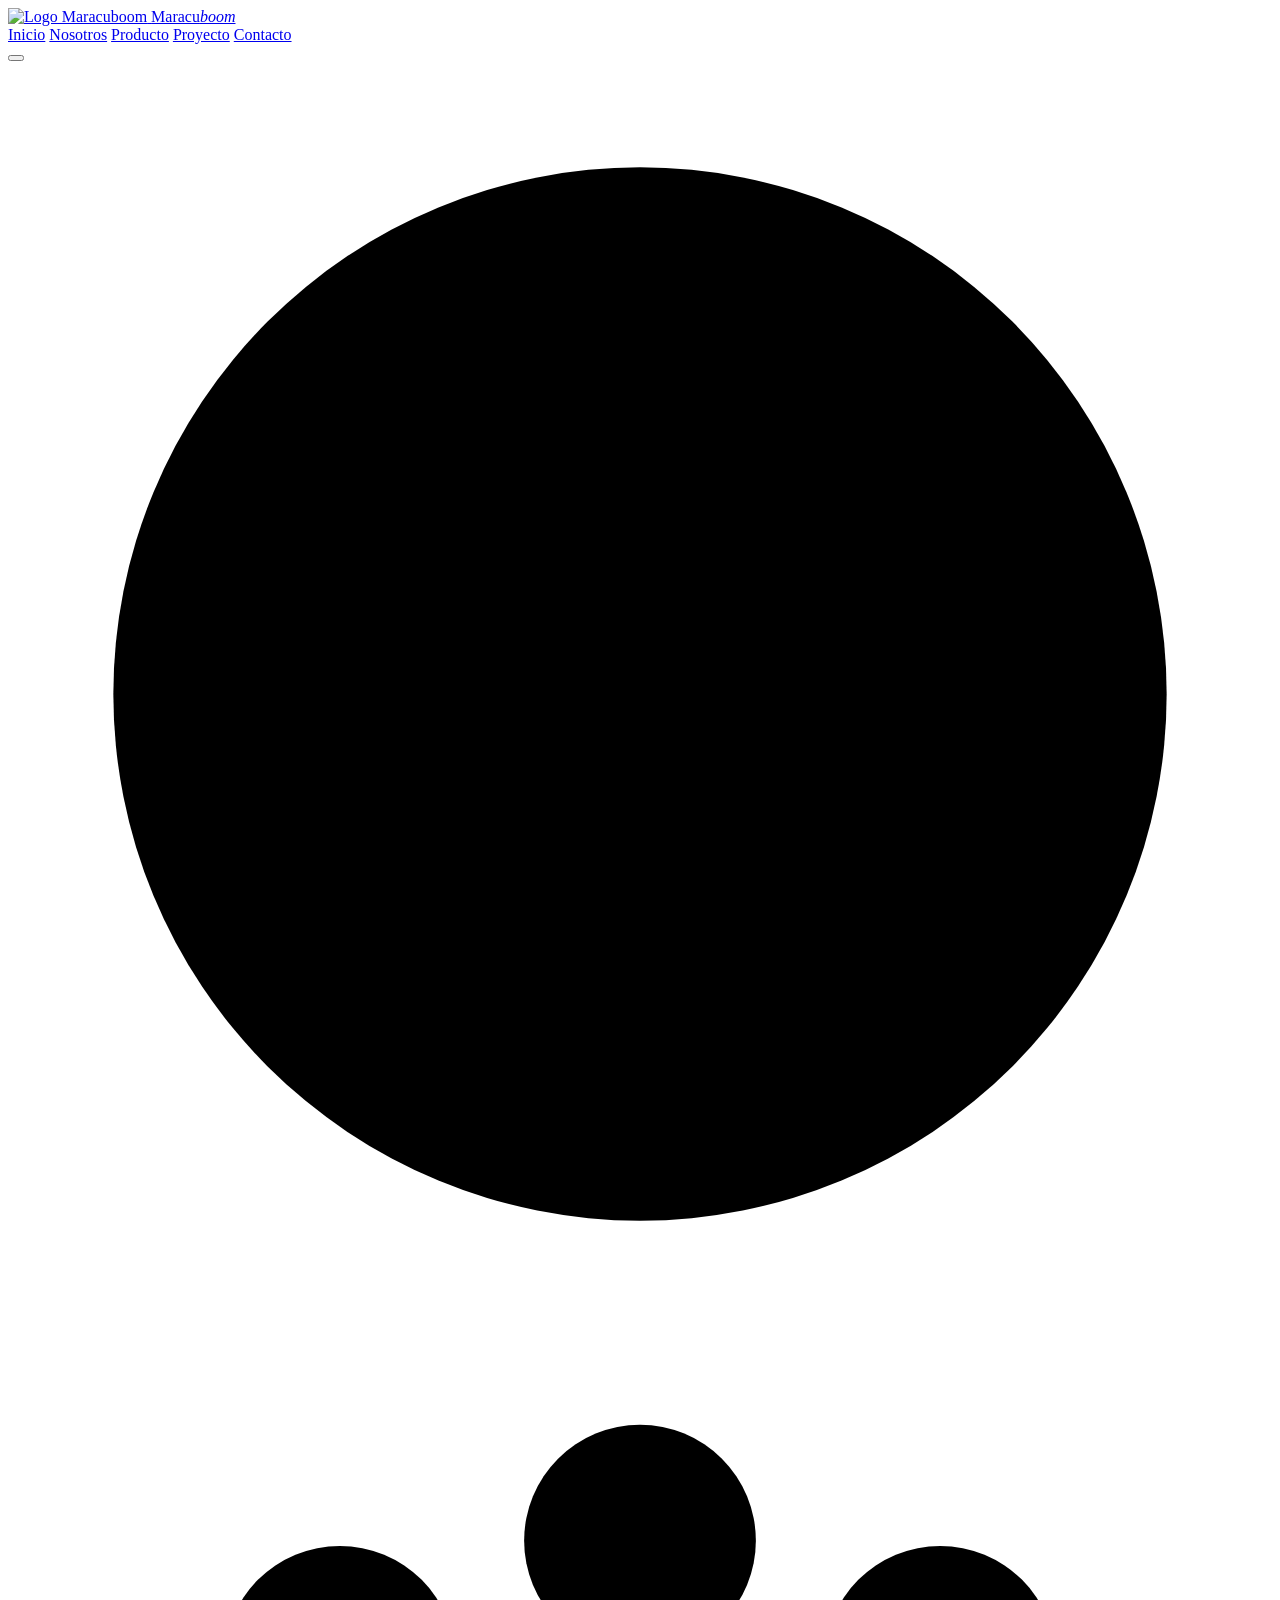
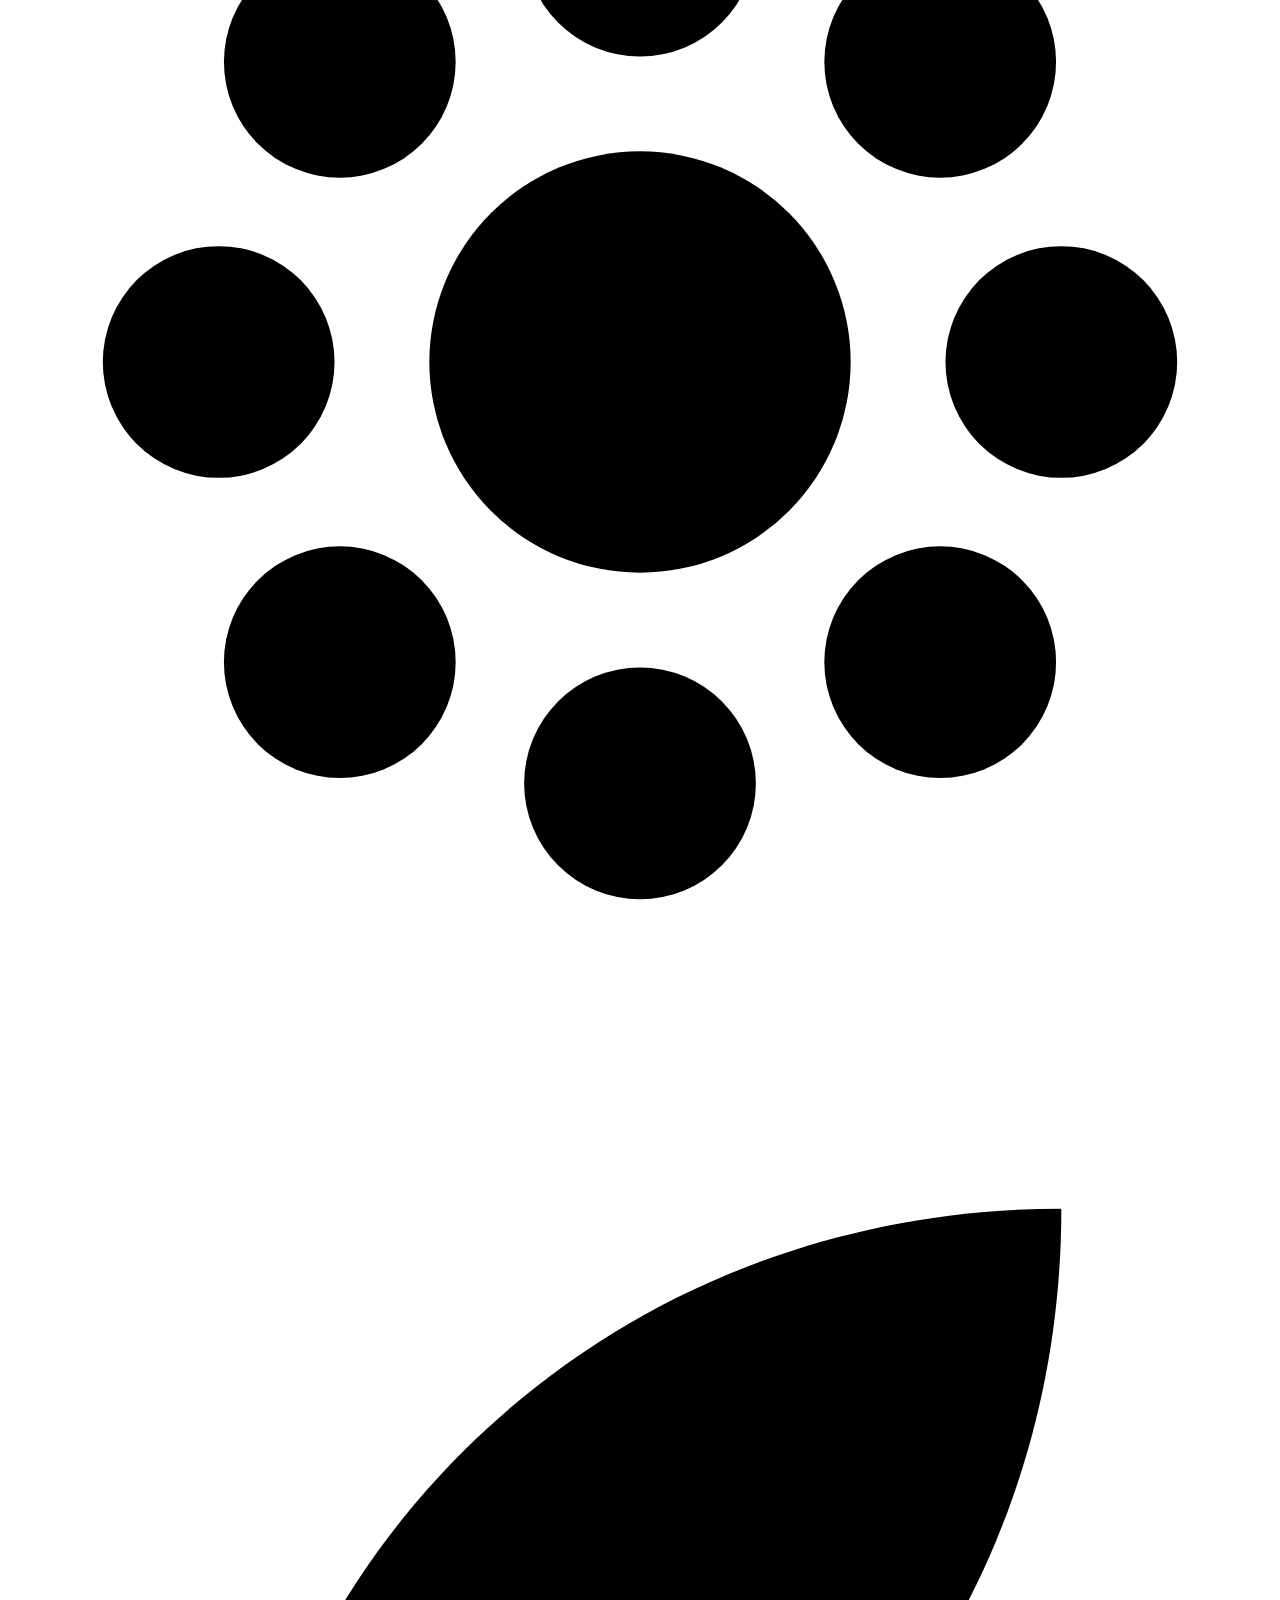
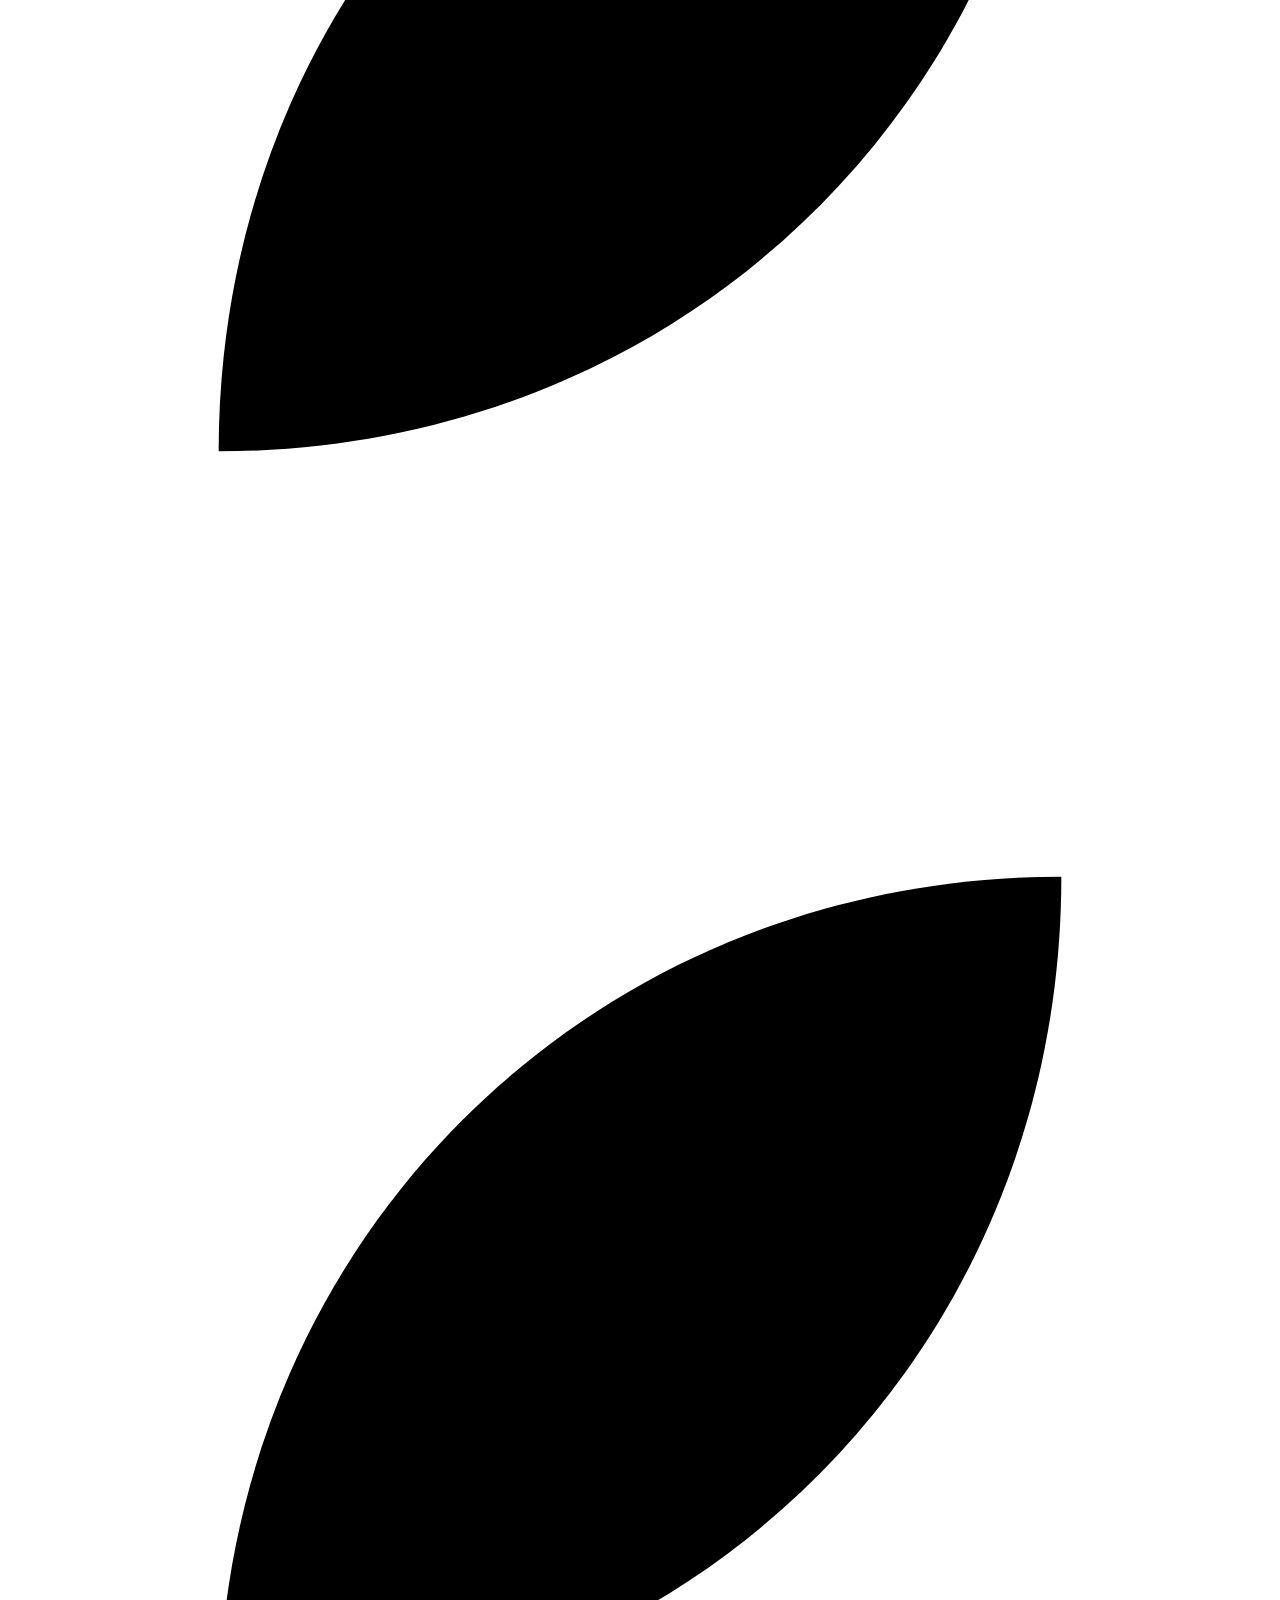
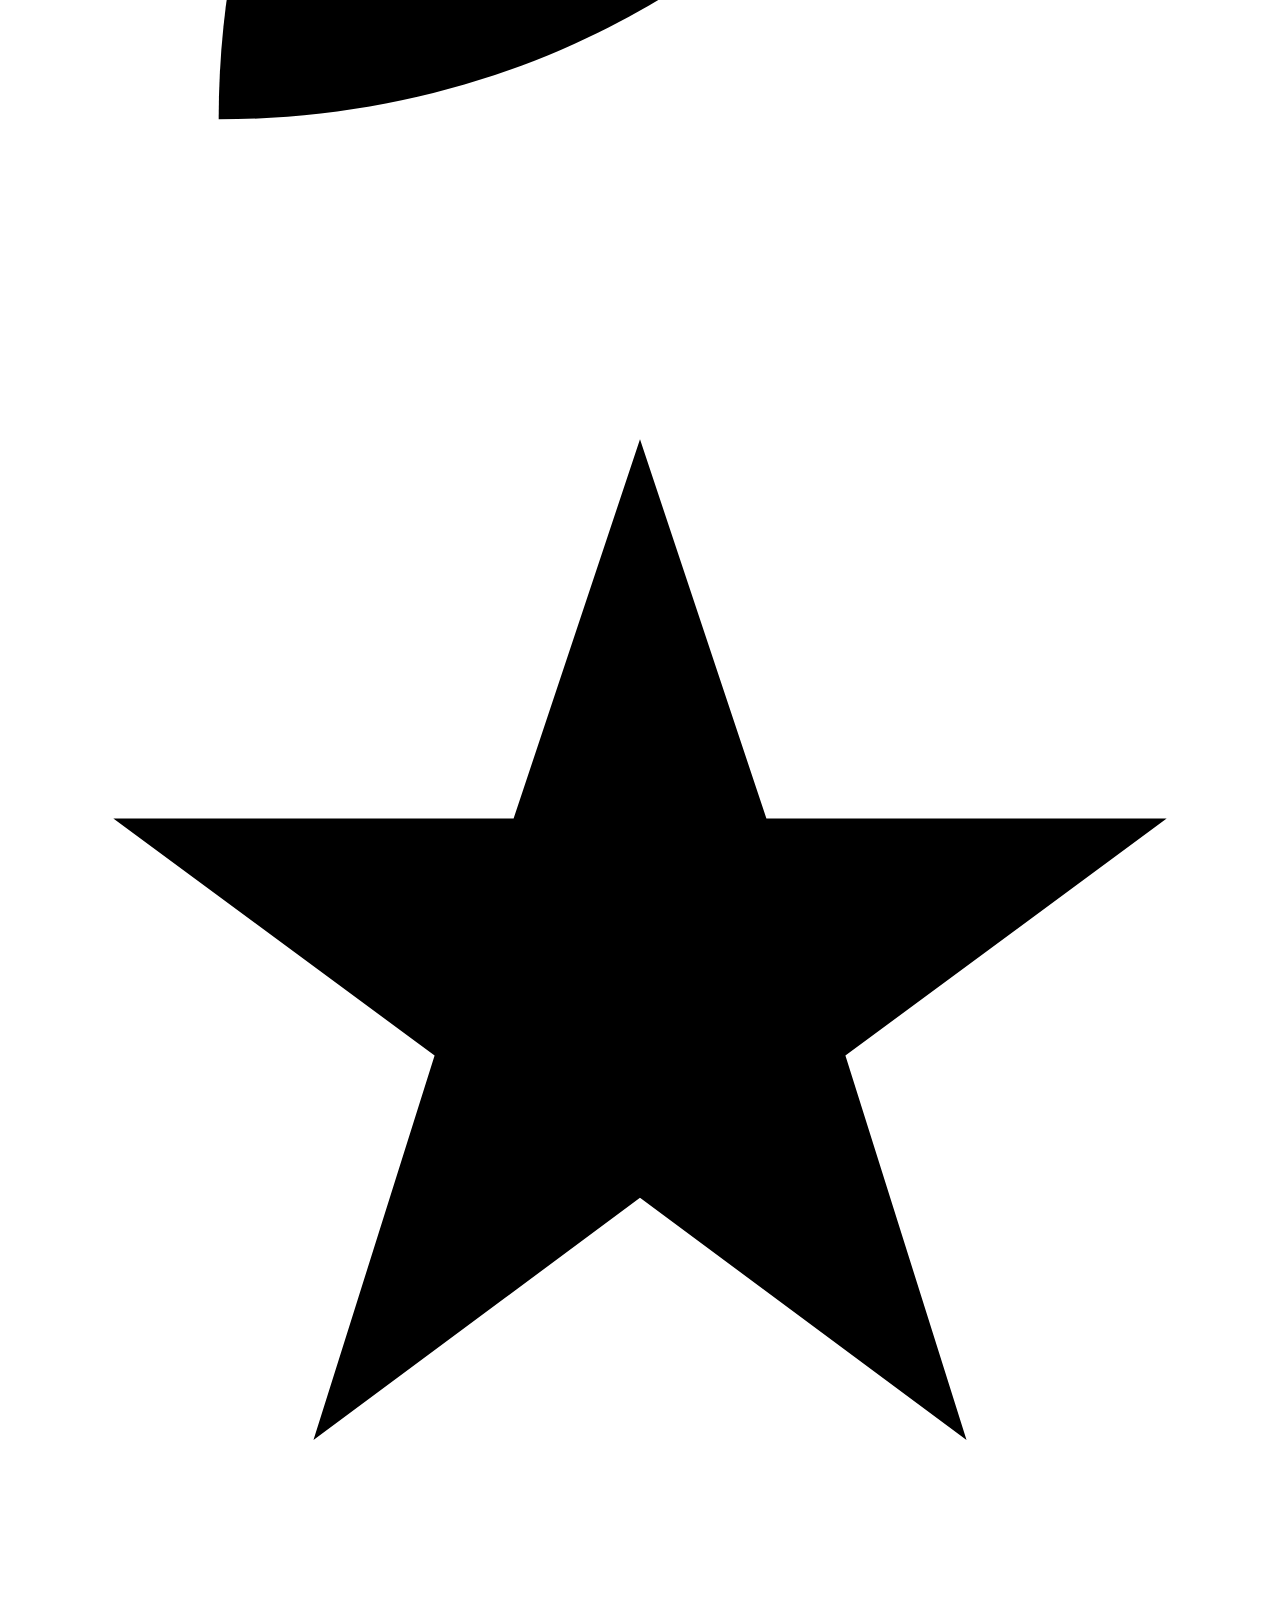
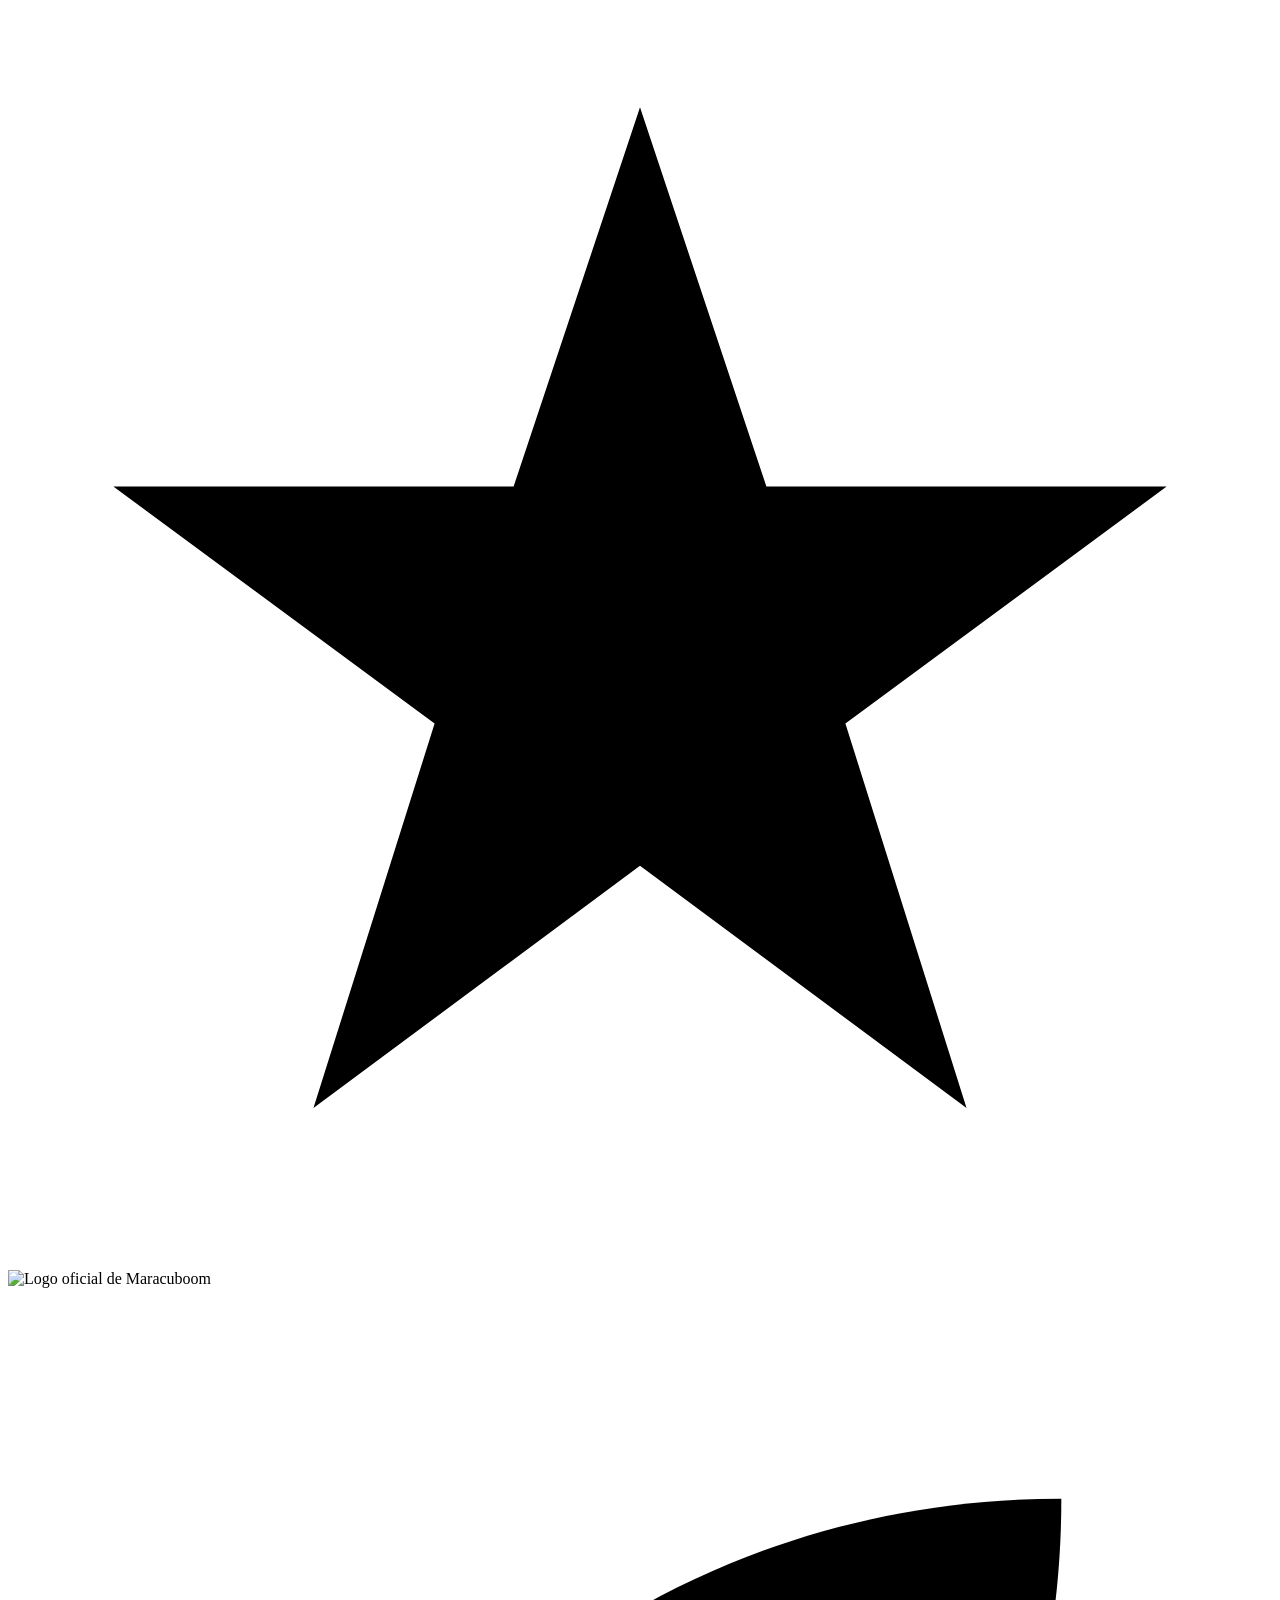
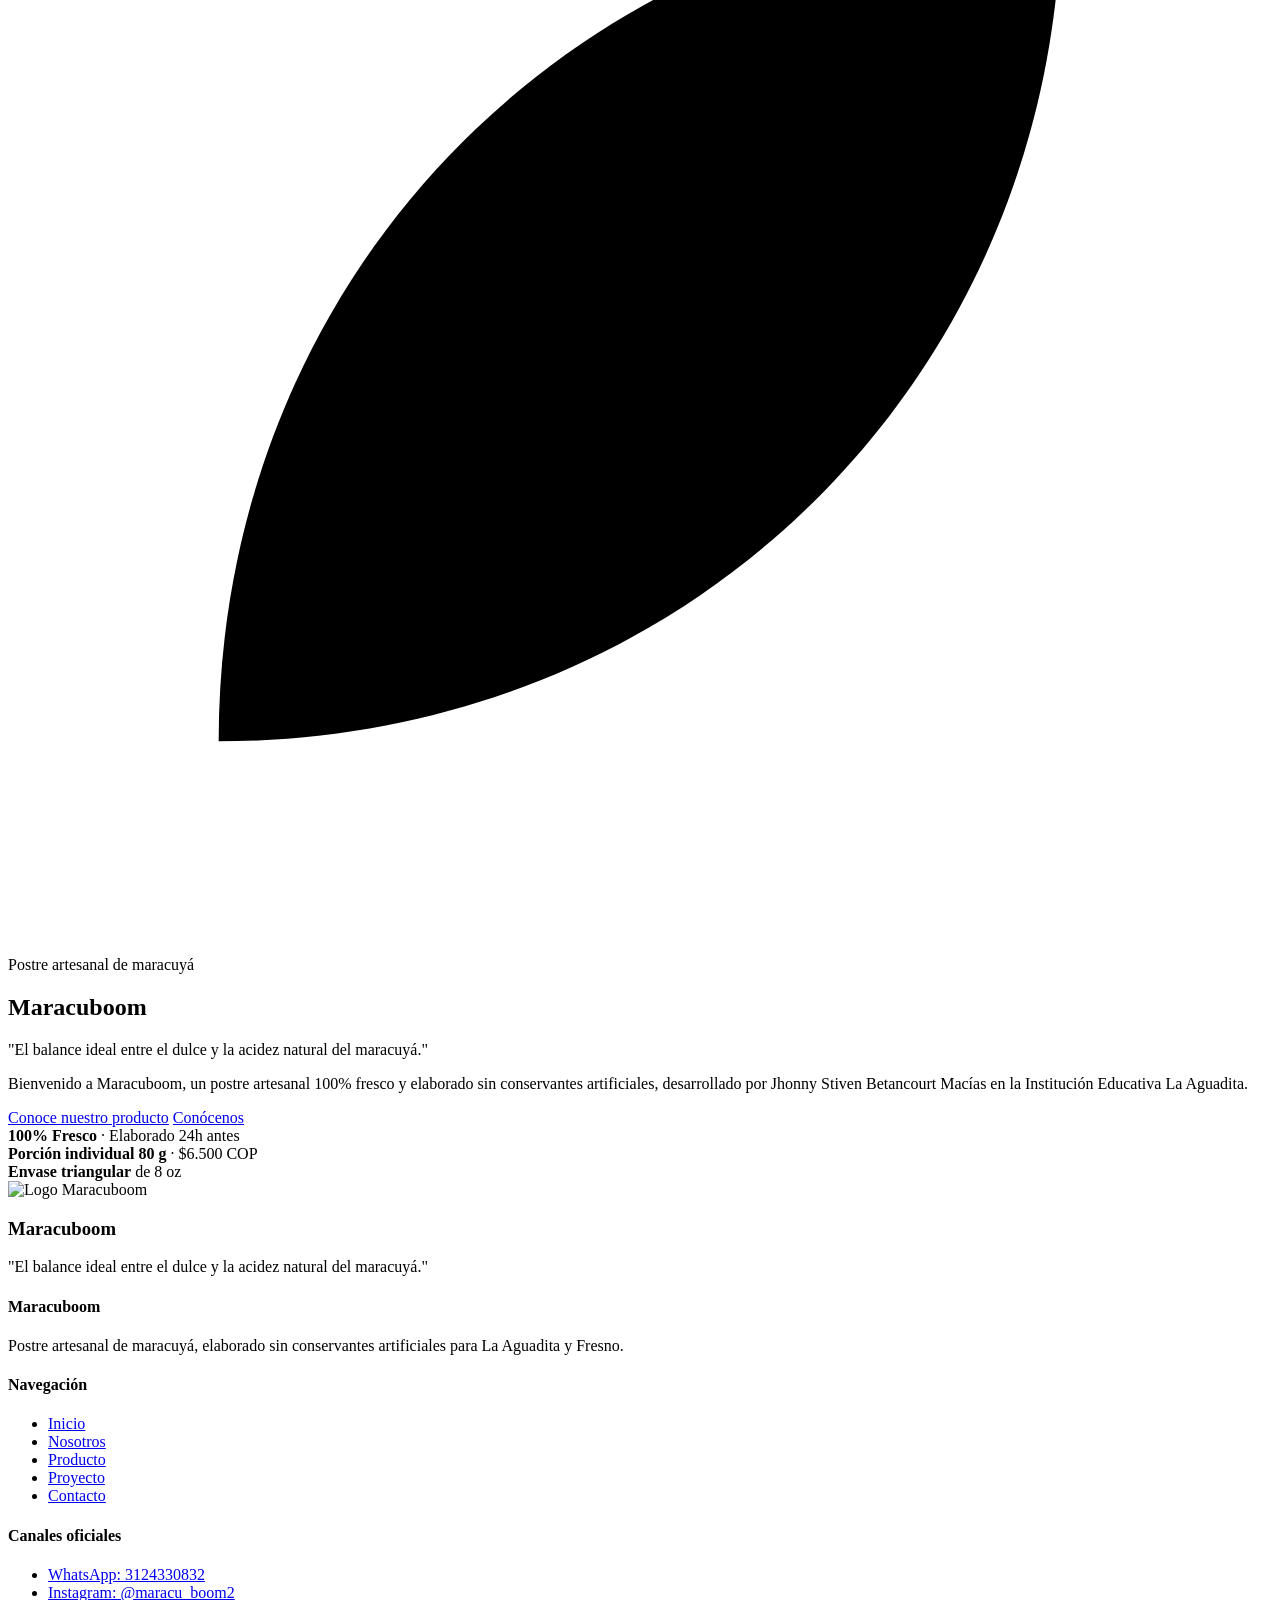
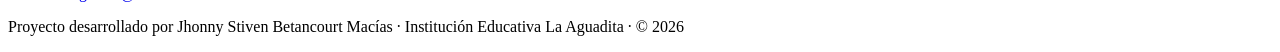
==== index.html @ de1154e1 "Add files via upload" ====
<!DOCTYPE html>
<html lang="es">

<head>
  <meta charset="UTF-8">
  <meta name="viewport" content="width=device-width, initial-scale=1.0">
  <title>Maracuboom | Postre artesanal de maracuyá</title>
  <meta name="description"
    content="Maracuboom: postre artesanal de maracuyá con balance ideal entre dulce y acidez, 100% fresco y sin conservantes artificiales.">

  <!--
    ============================================================
    RUTAS DE RECURSOS LOCALES
    ============================================================
    Este proyecto está configurado para ejecutarse 100% OFFLINE.
    - Estilos: ./css/styles.css
    - JavaScript: ./js/script.js
    - Imágenes: ./assets/images/
    - Videos: ./assets/videos/
    ============================================================
  -->
  <link rel="stylesheet" href="./css/styles.css">
  <link rel="icon" href="./assets/images/logo.png">
  <link rel="preconnect" href="https://fonts.googleapis.com">
  <link rel="preconnect" href="https://fonts.gstatic.com" crossorigin>
  <link href="https://fonts.googleapis.com/css2?family=Montserrat:wght@500;600;700;800&family=Poppins:wght@400;500;600;700&display=swap" rel="stylesheet">
</head>

<body>

  <!-- ============================================================ -->
  <!-- BARRA DE NAVEGACIÓN STICKY                                    -->
  <!-- ============================================================ -->
  <header class="navbar" id="navbar">
    <div class="navbar__inner">
      <a href="#inicio" class="navbar__brand" aria-label="Ir al inicio de Maracuboom">
        <!-- Logo local oficial de la marca -->
        <img src="./assets/images/logo.png" alt="Logo Maracuboom" class="navbar__logo-img">
        <span class="navbar__brand-text">Maracu<em>boom</em></span>
      </a>

      <!-- Menú de navegación principal -->
      <nav class="navbar__nav" id="navMenu">
        <a href="#inicio" class="navbar__link is-active">Inicio</a>
        <a href="./nosotros.html#nosotros" class="navbar__link">Nosotros</a>
        <a href="./producto.html#producto" class="navbar__link">Producto</a>
        <a href="./proyecto.html#proyecto" class="navbar__link">Proyecto</a>
        <a href="./contacto.html#contacto" class="navbar__link">Contacto</a>
      </nav>

      <!-- Botón de menú móvil (Hamburguesa) -->
      <button class="navbar__toggle" id="navToggle" aria-label="Abrir menú de navegación" aria-expanded="false">
        <span></span>
        <span></span>
        <span></span>
      </button>
    </div>
  </header>

  <!-- ============================================================ -->
  <!-- PARTE 1 — INICIO (HERO SECTION)                               -->
  <!-- ============================================================ -->
  <section id="inicio" class="hero">
    <!-- Formas decorativas SVG integradas en código (Offline) -->
    <div class="hero__decor" aria-hidden="true">
      <!-- Fruto de maracuyá -->
      <svg class="hero__shape hero__shape--fruit" viewBox="0 0 24 24">
        <circle cx="12" cy="12" r="10" fill="currentColor" />
        <circle class="hero__seed" cx="9" cy="9" r="1.3" />
        <circle class="hero__seed" cx="15" cy="9" r="1.3" />
        <circle class="hero__seed" cx="12" cy="14" r="1.3" />
        <circle class="hero__seed" cx="8.2" cy="14.8" r="1.3" />
        <circle class="hero__seed" cx="15.8" cy="14.8" r="1.3" />
      </svg>
      <!-- Flor de maracuyá -->
      <svg class="hero__shape hero__shape--flower" viewBox="0 0 24 24" fill="currentColor">
        <circle cx="12" cy="12" r="4" />
        <circle cx="12" cy="4" r="2.2" />
        <circle cx="12" cy="20" r="2.2" />
        <circle cx="4" cy="12" r="2.2" />
        <circle cx="20" cy="12" r="2.2" />
        <circle cx="6.3" cy="6.3" r="2.2" />
        <circle cx="17.7" cy="6.3" r="2.2" />
        <circle cx="6.3" cy="17.7" r="2.2" />
        <circle cx="17.7" cy="17.7" r="2.2" />
      </svg>
      <!-- Hojas de maracuyá -->
      <svg class="hero__shape hero__shape--leaf1" viewBox="0 0 24 24" fill="currentColor">
        <path d="M20 4C11 4 4 11 4 20c9 0 16-7 16-16z" />
      </svg>
      <svg class="hero__shape hero__shape--leaf2" viewBox="0 0 24 24" fill="currentColor">
        <path d="M20 4C11 4 4 11 4 20c9 0 16-7 16-16z" />
      </svg>
      <!-- Estrellas doradas -->
      <svg class="hero__shape hero__shape--star1" viewBox="0 0 24 24" fill="currentColor">
        <path d="M12 2l2.4 7.2h7.6l-6.1 4.5 2.3 7.3-6.2-4.6-6.2 4.6 2.3-7.3-6.1-4.5h7.6z" />
      </svg>
      <svg class="hero__shape hero__shape--star2" viewBox="0 0 24 24" fill="currentColor">
        <path d="M12 2l2.4 7.2h7.6l-6.1 4.5 2.3 7.3-6.2-4.6-6.2 4.6 2.3-7.3-6.1-4.5h7.6z" />
      </svg>
      <!-- Puntos dorados y naranjas -->
      <span class="hero__dot hero__dot--1"></span>
      <span class="hero__dot hero__dot--2"></span>
      <span class="hero__dot hero__dot--3"></span>
    </div>

    <div class="container">
      <div class="hero__inner">
        <!-- Logo en el centro del index -->
        <div class="hero__logo-center reveal">
          <div class="hero__logo-frame">
            <img src="./assets/images/logo.png" alt="Logo oficial de Maracuboom" class="hero__logo-img">
          </div>
        </div>

        <!-- Contenido en la parte de abajo manteniendo la estética -->
        <div class="hero__content reveal">
          <div class="hero__brand-tag">
            <svg viewBox="0 0 24 24" aria-hidden="true">
              <path d="M20 4C11 4 4 11 4 20c9 0 16-7 16-16z" />
            </svg>
            <span>Postre artesanal de maracuyá</span>
          </div>

          <h1 class="hero__title">
            Maracu<span>boom</span>
          </h1>

          <p class="hero__slogan">
            "El balance ideal entre el dulce y la acidez natural del maracuyá."
          </p>

          <p class="hero__intro">
            Bienvenido a Maracuboom, un postre artesanal 100% fresco y elaborado sin conservantes
            artificiales, desarrollado por Jhonny Stiven Betancourt Macías en la Institución
            Educativa La Aguadita.
          </p>

          <div class="hero__actions">
            <a href="./producto.html#producto" class="btn btn--primary">Conoce nuestro producto</a>
            <a href="./nosotros.html#nosotros" class="btn btn--ghost">Conócenos</a>
          </div>

          <!-- Insignias destacadas en la parte inferior -->
          <div class="hero__badges-row">
            <div class="hero__badge-pill">
              <span class="hero__badge-dot"></span>
              <span><strong>100% Fresco</strong> · Elaborado 24h antes</span>
            </div>
            <div class="hero__badge-pill">
              <span class="hero__badge-dot"></span>
              <span><strong>Porción individual 80 g</strong> · $6.500 COP</span>
            </div>
            <div class="hero__badge-pill">
              <span class="hero__badge-dot"></span>
              <span><strong>Envase triangular</strong> de 8 oz</span>
            </div>
          </div>
        </div>
      </div>
    </div>
  </section>


  <!-- ============================================================ -->
  <!-- FOOTER                                                         -->
  <!-- ============================================================ -->
  <footer class="footer">
    <div class="container">
      <img src="./assets/images/logo.png" alt="Logo Maracuboom" class="footer__logo">
      <h3 class="footer__brand">Maracuboom</h3>
      <p class="footer__slogan">"El balance ideal entre el dulce y la acidez natural del maracuyá."</p>

      <div class="footer__grid">
        <div>
          <h4>Maracuboom</h4>
          <p>Postre artesanal de maracuyá, elaborado sin conservantes artificiales para La Aguadita y Fresno.</p>
        </div>
        <div>
          <h4>Navegación</h4>
          <ul>
            <li><a href="./index.html#inicio">Inicio</a></li>
            <li><a href="./nosotros.html#nosotros">Nosotros</a></li>
            <li><a href="./producto.html#producto">Producto</a></li>
            <li><a href="./proyecto.html#proyecto">Proyecto</a></li>
            <li><a href="./contacto.html#contacto">Contacto</a></li>
          </ul>
        </div>
        <div>
          <h4>Canales oficiales</h4>
          <ul>
            <li><a href="https://wa.me/573124330832" target="_blank" rel="noopener">WhatsApp: 3124330832</a></li>
            <li><a href="https://instagram.com/maracu_boom2" target="_blank" rel="noopener">Instagram: @maracu_boom2</a></li>
          </ul>
        </div>
      </div>

      <p class="footer__credits">
        Proyecto desarrollado por Jhonny Stiven Betancourt Macías · Institución Educativa La Aguadita · © <span id="year">2026</span>
      </p>
    </div>
  </footer>

  <!-- Script JavaScript vanilla local -->
  <script src="./js/script.js"></script>
</body>

</html>
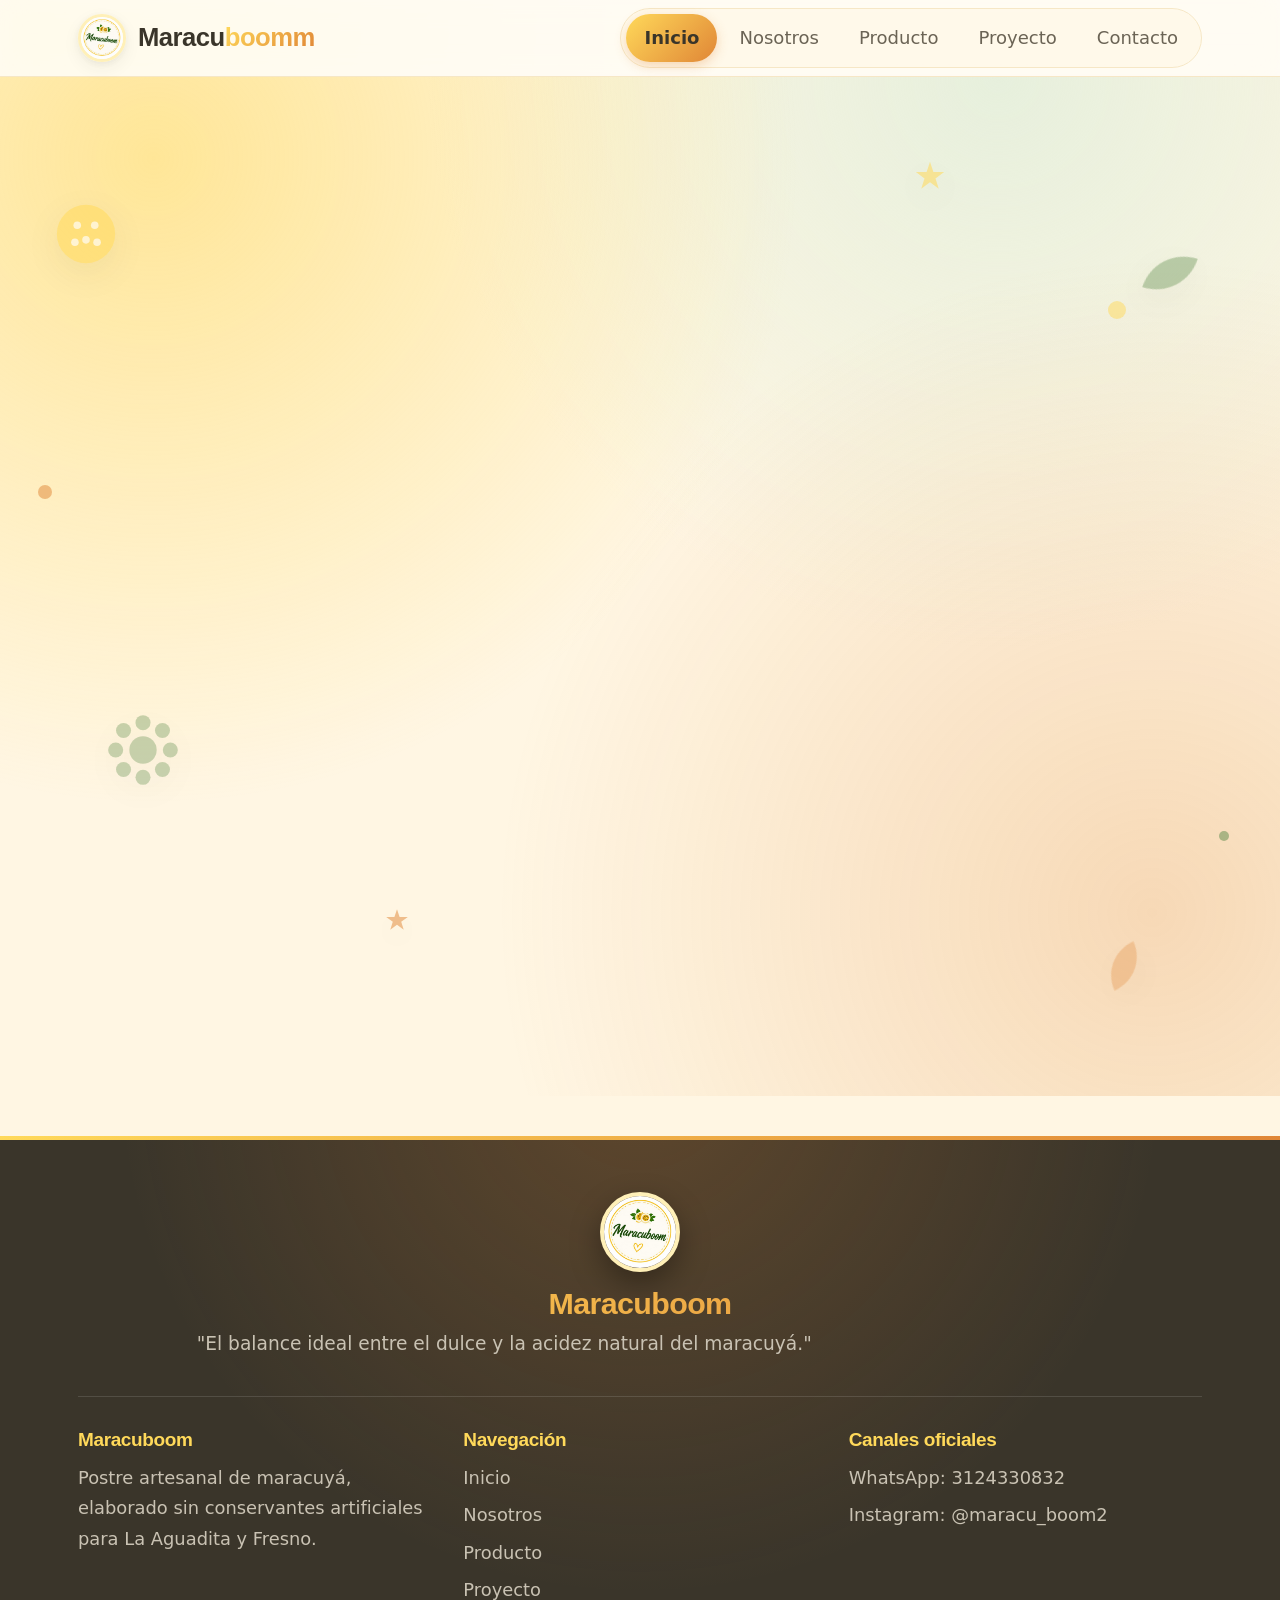
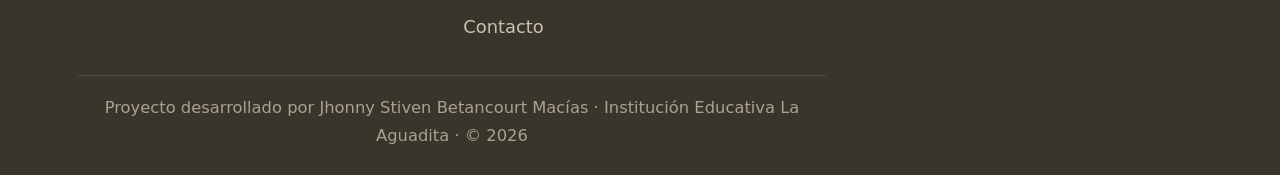
==== commit 97ec6659: "Add files via upload" ====
--- a/index.html
+++ b/index.html
@@ -36,7 +36,7 @@
       <a href="#inicio" class="navbar__brand" aria-label="Ir al inicio de Maracuboom">
         <!-- Logo local oficial de la marca -->
         <img src="./assets/images/logo.png" alt="Logo Maracuboom" class="navbar__logo-img">
-        <span class="navbar__brand-text">Maracu<em>boom</em></span>
+        <span class="navbar__brand-text">Maracu<em>boomm</em></span>
       </a>
 
       <!-- Menú de navegación principal -->
--- a/css/styles.css
+++ b/css/styles.css
@@ -0,0 +1,1818 @@
+/* ============================================================
+   MARACUBOOM — Hoja de estilos global
+   Postre artesanal de maracuyá
+   Paleta pastel: crema, amarillo, blanco cálido,
+   acentos en verde hoja suave y naranja cálido.
+   ============================================================ */
+
+/* ----- 1. Variables ----- */
+:root {
+  --crema:          #FFF6E3;
+  --crema-oscura:   #F6E7C6;
+  --amarillo:       #FFD95A;
+  --amarillo-claro: #FFF0B8;
+  --blanco-calido:  #FFFDF8;
+  --verde:          #5C8A4A;
+  --verde-claro:    #E4EFDC;
+  --naranja:        #E08636;
+  --naranja-osc:    #C4651B;
+  --tinta:          #3A352A;
+  --tinta-suave:    #6B6455;
+
+  /* Degradados de marca */
+  --grad-calido: linear-gradient(135deg, #FFD95A 0%, #E08636 100%);
+  --grad-verde:  linear-gradient(135deg, #7DB964 0%, #4E7A3E 100%);
+  --grad-suave:  linear-gradient(135deg, #FFFDF8 0%, #FFF4DC 100%);
+  --grad-hoja:   linear-gradient(135deg, #EAF3E3 0%, #D3E3C7 100%);
+
+  --radio:       20px;
+  --radio-sm:    14px;
+  --radio-lg:    28px;
+  --sombra-sm:   0 2px 6px rgba(58, 53, 42, .06), 0 6px 18px rgba(58, 53, 42, .06);
+  --sombra:      0 3px 8px rgba(58, 53, 42, .06), 0 12px 30px rgba(58, 53, 42, .10);
+  --sombra-alta: 0 8px 18px rgba(58, 53, 42, .10), 0 24px 54px rgba(58, 53, 42, .16);
+  --ancho:       1180px;
+  --transicion:  .28s cubic-bezier(.34, 1.2, .64, 1);
+}
+
+/* ----- 2. Reset ----- */
+* { margin: 0; padding: 0; box-sizing: border-box; }
+
+html {
+  scroll-behavior: smooth;
+  scroll-padding-top: 92px; /* evita que el navbar tape los anclajes */
+  font-size: 118.75%; /* ~19px base: letra ampliada para legibilidad en TV */
+}
+
+body {
+  font-family: 'Poppins', system-ui, -apple-system, 'Segoe UI', sans-serif;
+  color: var(--tinta);
+  line-height: 1.7;
+  font-size: 1.1875rem;
+  -webkit-font-smoothing: antialiased;
+  text-rendering: optimizeLegibility;
+  background-color: var(--crema);
+  background-image:
+    radial-gradient(circle at 0% 0%, rgba(255, 217, 90, .22), transparent 42%),
+    radial-gradient(circle at 100% 100%, rgba(224, 134, 54, .12), transparent 46%),
+    radial-gradient(rgba(92, 138, 74, .09) 1.2px, transparent 1.2px);
+  background-size: auto, auto, 26px 26px;
+  background-attachment: fixed;
+}
+
+img, video { max-width: 100%; display: block; }
+
+a { color: inherit; text-decoration: none; }
+
+em { font-style: normal; }
+
+::selection { background: var(--amarillo); color: var(--tinta); }
+
+/* Barra de desplazamiento personalizada */
+::-webkit-scrollbar { width: 12px; }
+::-webkit-scrollbar-track { background: var(--crema); }
+::-webkit-scrollbar-thumb {
+  background: var(--crema-oscura);
+  border: 3px solid var(--crema);
+  border-radius: 99px;
+}
+::-webkit-scrollbar-thumb:hover { background: var(--naranja); }
+
+/* ----- 3. Tipografía ----- */
+h1, h2, h3, h4 {
+  font-family: 'Montserrat', 'Poppins', sans-serif;
+  line-height: 1.18;
+  color: var(--tinta);
+  font-weight: 800;
+  letter-spacing: -.02em;
+  text-wrap: balance;
+}
+
+h1 { font-size: clamp(2.1rem, 5vw, 3.4rem); letter-spacing: -.5px; }
+h2 { font-size: clamp(1.6rem, 3.4vw, 2.35rem); }
+h3 { font-size: 1.18rem; }
+
+p { max-width: 72ch; color: var(--tinta-suave); }
+
+strong { color: var(--tinta); font-weight: 600; }
+
+:focus-visible { outline: 3px solid var(--naranja); outline-offset: 3px; border-radius: 6px; }
+
+/* ============================================================
+   NAVBAR (menú de navegación global, sticky)
+   ============================================================ */
+.navbar {
+  position: sticky;
+  top: 0;
+  z-index: 50;
+  background: rgba(255, 253, 248, .82);
+  backdrop-filter: blur(14px) saturate(140%);
+  -webkit-backdrop-filter: blur(14px) saturate(140%);
+  border-bottom: 1px solid var(--crema-oscura);
+  transition: box-shadow var(--transicion), background var(--transicion);
+}
+
+.navbar.is-scrolled {
+  box-shadow: var(--sombra);
+  background: rgba(255, 253, 248, .95);
+}
+
+.navbar__inner {
+  max-width: var(--ancho);
+  margin: 0 auto;
+  padding: 0 28px;
+  display: flex;
+  align-items: center;
+  justify-content: space-between;
+  gap: 16px;
+  min-height: 76px;
+}
+
+.navbar__brand {
+  display: inline-flex;
+  align-items: center;
+  gap: 12px;
+  font-family: 'Montserrat', sans-serif;
+  font-weight: 800;
+  font-size: 1.35rem;
+  letter-spacing: -.5px;
+  transition: transform var(--transicion);
+}
+
+.navbar__brand:hover { transform: translateY(-1px); }
+
+.navbar__brand-text em {
+  background: var(--grad-calido);
+  -webkit-background-clip: text;
+  background-clip: text;
+  -webkit-text-fill-color: transparent;
+  color: var(--naranja);
+}
+
+/* Logo redondo en el header */
+.navbar__logo-img {
+  width: 48px;
+  height: 48px;
+  border-radius: 50%;
+  object-fit: cover;
+  border: 3px solid var(--amarillo-claro);
+  box-shadow: var(--sombra-sm);
+  transition: transform var(--transicion), box-shadow var(--transicion);
+}
+
+.navbar__brand:hover .navbar__logo-img {
+  transform: rotate(-6deg) scale(1.05);
+  box-shadow: 0 0 0 5px rgba(255, 217, 90, .35);
+}
+
+.navbar__nav {
+  display: flex;
+  align-items: center;
+  gap: 4px;
+  background: rgba(255, 246, 227, .55);
+  border: 1px solid var(--crema-oscura);
+  padding: 5px;
+  border-radius: 99px;
+}
+
+.navbar__link {
+  display: block;
+  padding: 9px 18px;
+  border-radius: 99px;
+  font-size: .95rem;
+  font-weight: 500;
+  color: var(--tinta-suave);
+  transition: background var(--transicion), color var(--transicion), transform var(--transicion);
+}
+
+.navbar__link:hover,
+.navbar__link:focus-visible {
+  background: var(--amarillo-claro);
+  color: var(--tinta);
+  transform: translateY(-1px);
+}
+
+/* Enlace de la página activa */
+.navbar__link.is-active {
+  background: var(--grad-calido);
+  color: var(--tinta);
+  font-weight: 700;
+  box-shadow: 0 4px 12px rgba(224, 134, 54, .30);
+}
+
+/* Botón hamburguesa (3 líneas), solo visible en móvil */
+.navbar__toggle {
+  display: none;
+  background: var(--amarillo-claro);
+  border: 1px solid var(--crema-oscura);
+  border-radius: var(--radio-sm);
+  padding: 10px 12px;
+  cursor: pointer;
+  width: 46px;
+  height: 46px;
+  flex-direction: column;
+  align-items: center;
+  justify-content: center;
+  gap: 5px;
+}
+
+.navbar__toggle span {
+  display: block;
+  width: 22px;
+  height: 3px;
+  border-radius: 99px;
+  background: var(--tinta);
+  transition: transform var(--transicion), opacity var(--transicion);
+}
+
+/* Icono X cuando el menú está abierto */
+.navbar__toggle.is-active span:nth-child(1) { transform: translateY(8px) rotate(45deg); }
+.navbar__toggle.is-active span:nth-child(2) { opacity: 0; }
+.navbar__toggle.is-active span:nth-child(3) { transform: translateY(-8px) rotate(-45deg); }
+
+/* ============================================================
+   CONTENEDOR Y SECCIONES
+   ============================================================ */
+.container {
+  width: 100%;
+  max-width: var(--ancho);
+  margin: 0 auto;
+  padding: 0 28px;
+}
+
+.section { padding: 88px 0; position: relative; }
+.section--white { background: var(--blanco-calido); }
+.section--cream { background: var(--crema); }
+
+/* Separación sutil entre secciones de distinto fondo */
+.section--white + .section--cream,
+.section--cream + .section--white { border-top: 1px solid rgba(246, 231, 198, .6); }
+
+.section-header { margin-bottom: 48px; }
+
+.section-header--center {
+  text-align: center;
+  display: grid;
+  justify-items: center;
+}
+
+.section-title { margin-bottom: 10px; }
+
+/* Línea decorativa bajo los títulos */
+.section-title::after {
+  content: "";
+  display: block;
+  width: 88px;
+  height: 6px;
+  margin-top: 16px;
+  border-radius: 99px;
+  background: var(--grad-calido);
+  box-shadow: 0 6px 14px rgba(224, 134, 54, .30);
+}
+
+.section-header--center .section-title::after { margin-inline: auto; }
+
+.section-lead {
+  margin-bottom: 0;
+  max-width: 62ch;
+  font-size: 1.06rem;
+}
+
+.section-header--center .section-lead { margin-inline: auto; }
+
+.section-subtitle {
+  font-family: 'Montserrat', sans-serif;
+  font-weight: 800;
+  font-size: 1.35rem;
+  color: var(--tinta);
+  margin: 10px 0 26px;
+  letter-spacing: -.02em;
+}
+
+.section-subtitle::before {
+  content: "— ";
+  background: var(--grad-calido);
+  -webkit-background-clip: text;
+  background-clip: text;
+  -webkit-text-fill-color: transparent;
+  color: var(--naranja);
+}
+
+/* ----- 4. Etiqueta "eyebrow" ----- */
+.eyebrow {
+  display: inline-block;
+  background: var(--grad-hoja);
+  color: var(--verde);
+  font-size: .82rem;
+  font-weight: 700;
+  letter-spacing: .08em;
+  text-transform: uppercase;
+  padding: 7px 18px;
+  border-radius: 99px;
+  margin-bottom: 18px;
+  border: 1px solid rgba(92, 138, 74, .16);
+  box-shadow: 0 4px 12px rgba(92, 138, 74, .12);
+}
+
+/* ============================================================
+   HERO (portada)
+   ============================================================ */
+.hero {
+  position: relative;
+  overflow: hidden;
+  background:
+    radial-gradient(circle at 12% 8%, rgba(255, 217, 90, .55), transparent 44%),
+    radial-gradient(circle at 90% 82%, rgba(224, 134, 54, .26), transparent 46%),
+    radial-gradient(circle at 78% 0%, rgba(228, 239, 220, .9), transparent 40%),
+    var(--crema);
+  padding: 84px 0 100px;
+}
+
+/* Formas decorativas SVG integradas en código (offline) */
+.hero__decor {
+  position: absolute;
+  inset: 0;
+  pointer-events: none;
+  z-index: 0;
+}
+
+.hero__shape {
+  position: absolute;
+  opacity: .55;
+  filter: drop-shadow(0 10px 18px rgba(58, 53, 42, .12));
+  animation: flota 7s ease-in-out infinite;
+}
+
+.hero__shape--fruit { top: 12%; left: 4%; width: 70px; color: var(--amarillo); animation-delay: 0s; }
+.hero__shape--flower { top: 62%; left: 8%; width: 82px; color: var(--verde); opacity: .34; animation-delay: 1.2s; }
+.hero__shape--leaf1 { top: 16%; right: 6%; width: 66px; color: var(--verde); opacity: .38; transform: rotate(18deg); animation-delay: .6s; }
+.hero__shape--leaf2 { bottom: 10%; right: 10%; width: 56px; color: var(--naranja); opacity: .30; transform: rotate(-24deg); animation-delay: 1.8s; }
+.hero__shape--star1 { top: 8%; right: 26%; width: 34px; color: var(--amarillo); animation-delay: .9s; }
+.hero__shape--star2 { bottom: 16%; left: 30%; width: 26px; color: var(--naranja); opacity: .5; animation-delay: 2.2s; }
+
+.hero__seed { fill: var(--blanco-calido); }
+
+.hero__dot { position: absolute; border-radius: 50%; opacity: .5; animation: flota 6s ease-in-out infinite; }
+.hero__dot--1 { top: 40%; left: 3%; width: 14px; height: 14px; background: var(--naranja); }
+.hero__dot--2 { top: 74%; right: 4%; width: 10px; height: 10px; background: var(--verde); animation-delay: 1s; }
+.hero__dot--3 { top: 22%; right: 12%; width: 18px; height: 18px; background: var(--amarillo); animation-delay: 1.6s; }
+
+@keyframes flota {
+  0%, 100% { transform: translateY(0); }
+  50%      { transform: translateY(-16px); }
+}
+
+.hero .container { position: relative; z-index: 1; }
+
+.hero__inner {
+  display: flex;
+  flex-direction: column;
+  align-items: center;
+  text-align: center;
+  max-width: 880px;
+  margin: 0 auto;
+}
+
+/* Logo destacado en el centro del Hero */
+.hero__logo-center {
+  margin-bottom: 28px;
+  display: flex;
+  justify-content: center;
+  position: relative;
+}
+
+.hero__logo-frame {
+  width: 185px;
+  height: 185px;
+  border-radius: 50%;
+  background: var(--blanco-calido);
+  padding: 9px;
+  border: 4px solid var(--amarillo);
+  box-shadow: 0 18px 44px rgba(58, 53, 42, .16), 0 0 0 12px rgba(255, 240, 184, .55);
+  display: flex;
+  align-items: center;
+  justify-content: center;
+  transition: transform .45s cubic-bezier(.34, 1.56, .64, 1), box-shadow .45s ease;
+  position: relative;
+  z-index: 1;
+}
+
+.hero__logo-frame::after {
+  content: "";
+  position: absolute;
+  inset: -26px;
+  border-radius: 50%;
+  background: radial-gradient(circle, rgba(255, 217, 90, .38), transparent 68%);
+  z-index: -1;
+  animation: pulso 4s ease-in-out infinite;
+}
+
+@keyframes pulso {
+  0%, 100% { transform: scale(1); opacity: .9; }
+  50%      { transform: scale(1.08); opacity: .6; }
+}
+
+.hero__logo-frame:hover {
+  transform: scale(1.06) rotate(3deg);
+  box-shadow: 0 24px 56px rgba(224, 134, 54, .30), 0 0 0 16px rgba(255, 217, 90, .45);
+}
+
+.hero__logo-img {
+  width: 100%;
+  height: 100%;
+  border-radius: 50%;
+  object-fit: cover;
+  display: block;
+}
+
+.hero__content {
+  display: flex;
+  flex-direction: column;
+  align-items: center;
+  text-align: center;
+  width: 100%;
+}
+
+.hero__brand-tag {
+  display: inline-flex;
+  align-items: center;
+  gap: 8px;
+  background: var(--grad-hoja);
+  color: var(--verde);
+  font-size: .86rem;
+  font-weight: 700;
+  padding: 8px 20px;
+  border-radius: 99px;
+  margin-bottom: 18px;
+  border: 1px solid rgba(92, 138, 74, .18);
+  box-shadow: var(--sombra-sm);
+}
+
+.hero__brand-tag svg { width: 16px; height: 16px; fill: var(--verde); }
+
+.hero__title {
+  font-size: clamp(2.6rem, 7vw, 4.4rem);
+  line-height: 1.02;
+  margin-bottom: 16px;
+  letter-spacing: -.03em;
+}
+
+.hero__title span {
+  background: var(--grad-calido);
+  -webkit-background-clip: text;
+  background-clip: text;
+  -webkit-text-fill-color: transparent;
+  color: var(--naranja);
+}
+
+.hero__slogan {
+  font-family: 'Montserrat', sans-serif;
+  font-weight: 600;
+  font-size: 1.28rem;
+  color: var(--verde);
+  margin-bottom: 16px;
+  max-width: 46ch;
+  margin-inline: auto;
+}
+
+.hero__intro {
+  font-size: 1.08rem;
+  margin-bottom: 32px;
+  max-width: 64ch;
+  margin-inline: auto;
+}
+
+.hero__actions {
+  display: flex;
+  flex-wrap: wrap;
+  justify-content: center;
+  gap: 16px;
+  margin-bottom: 32px;
+}
+
+/* Badges e información de producto en la parte de abajo */
+.hero__badges-row {
+  display: flex;
+  flex-wrap: wrap;
+  justify-content: center;
+  gap: 12px;
+  margin-top: 10px;
+}
+
+.hero__badge-pill {
+  display: inline-flex;
+  align-items: center;
+  gap: 9px;
+  background: rgba(255, 253, 248, .9);
+  backdrop-filter: blur(6px);
+  border: 1px solid var(--crema-oscura);
+  padding: 10px 22px;
+  border-radius: 99px;
+  font-size: .92rem;
+  color: var(--tinta-suave);
+  box-shadow: var(--sombra-sm);
+  transition: transform var(--transicion), box-shadow var(--transicion), border-color var(--transicion);
+}
+
+.hero__badge-pill:hover {
+  transform: translateY(-3px);
+  box-shadow: var(--sombra);
+  color: var(--tinta);
+  border-color: var(--amarillo);
+}
+
+.hero__badge-dot {
+  width: 9px;
+  height: 9px;
+  border-radius: 50%;
+  background: var(--grad-calido);
+  flex-shrink: 0;
+  box-shadow: 0 0 0 4px rgba(255, 217, 90, .30);
+}
+
+/* ----- 5. Franja de precio / presentación ----- */
+.price-strip {
+  display: grid;
+  grid-template-columns: repeat(3, 1fr);
+  gap: 16px;
+  margin-top: 30px;
+}
+
+.price-strip__item {
+  display: grid;
+  gap: 2px;
+  background: var(--grad-suave);
+  border: 1px solid var(--crema-oscura);
+  border-radius: var(--radio-sm);
+  padding: 20px 16px;
+  text-align: center;
+  box-shadow: var(--sombra-sm);
+  transition: transform var(--transicion), box-shadow var(--transicion);
+}
+
+.price-strip__item:hover { transform: translateY(-4px); box-shadow: var(--sombra); }
+
+.price-strip__num {
+  font-family: 'Montserrat', sans-serif;
+  font-size: 1.7rem;
+  font-weight: 800;
+  background: var(--grad-calido);
+  -webkit-background-clip: text;
+  background-clip: text;
+  -webkit-text-fill-color: transparent;
+  color: var(--naranja);
+  line-height: 1.1;
+}
+
+.price-strip__label {
+  font-size: .84rem;
+  color: var(--tinta-suave);
+}
+
+/* ============================================================
+   REJILLAS REUTILIZABLES
+   ============================================================ */
+.grid-2 { display: grid; grid-template-columns: repeat(2, 1fr); gap: 26px; }
+.grid-3 { display: grid; grid-template-columns: repeat(3, 1fr); gap: 26px; }
+.grid-4 { display: grid; grid-template-columns: repeat(4, 1fr); gap: 22px; }
+
+.grid-texto-imagen {
+  display: grid;
+  grid-template-columns: 1fr 1fr;
+  gap: 46px;
+  align-items: center;
+}
+
+.grid-tarjetas-nosotros { display: grid; gap: 22px; }
+
+/* ============================================================
+   TARJETAS (cards)
+   ============================================================ */
+.card {
+  position: relative;
+  background: var(--blanco-calido);
+  border: 1px solid var(--crema-oscura);
+  border-radius: var(--radio);
+  padding: 30px;
+  box-shadow: var(--sombra);
+  transition: transform var(--transicion), box-shadow var(--transicion), border-color var(--transicion);
+}
+
+.card::before {
+  content: "";
+  position: absolute;
+  inset: 0 0 auto 0;
+  height: 4px;
+  border-radius: var(--radio) var(--radio) 0 0;
+  background: var(--grad-calido);
+  opacity: 0;
+  transition: opacity var(--transicion);
+}
+
+.card:hover {
+  transform: translateY(-5px);
+  box-shadow: var(--sombra-alta);
+  border-color: rgba(224, 134, 54, .35);
+}
+
+.card:hover::before { opacity: 1; }
+
+.card--cream { background: var(--crema); }
+.card--amarilla { background: var(--amarillo-claro); border-color: #F2DE9A; }
+
+.card h3 { margin-bottom: 10px; }
+.card p { margin-bottom: 8px; }
+
+.card__icon {
+  display: inline-grid;
+  place-items: center;
+  width: 52px;
+  height: 52px;
+  border-radius: 16px;
+  background: var(--grad-hoja);
+  color: var(--verde);
+  font-size: 1.45rem;
+  margin-bottom: 14px;
+  box-shadow: var(--sombra-sm);
+}
+
+.card__text { color: var(--tinta-suave); }
+
+.card__text--highlight {
+  color: var(--verde);
+  background: var(--grad-hoja);
+  border-left: 4px solid var(--verde);
+  padding: 14px 18px;
+  border-radius: 10px;
+}
+
+/* ----- Contacto y pedidos ----- */
+.contact-wrapper {
+  display: grid;
+  grid-template-columns: 1fr 1.1fr;
+  gap: 26px;
+  align-items: stretch;
+  max-width: 1000px;
+  margin: 0 auto;
+}
+
+.contact-info-box,
+.contact-order-box {
+  border-radius: var(--radio);
+  padding: 38px;
+  box-shadow: var(--sombra);
+}
+
+.contact-info-box {
+  background: var(--crema);
+  border: 1px solid var(--crema-oscura);
+}
+
+.contact-info-title {
+  margin-bottom: 8px;
+  font-size: 1.4rem;
+}
+
+.contact-info-description {
+  margin-bottom: 24px;
+}
+
+.social-list {
+  display: grid;
+  gap: 12px;
+}
+
+.social-item {
+  display: flex;
+  align-items: center;
+  gap: 14px;
+  padding: 16px 18px;
+  background: var(--blanco-calido);
+  border: 1px solid var(--crema-oscura);
+  border-radius: var(--radio-sm);
+  transition: transform var(--transicion), border-color var(--transicion), box-shadow var(--transicion);
+}
+
+.social-item:hover {
+  transform: translateY(-3px);
+  border-color: var(--amarillo);
+  box-shadow: var(--sombra);
+}
+
+.social-item__icon {
+  display: grid;
+  place-items: center;
+  width: 44px;
+  height: 44px;
+  flex-shrink: 0;
+  border-radius: 13px;
+  background: var(--grad-hoja);
+  font-size: 1.25rem;
+  box-shadow: var(--sombra-sm);
+}
+
+.social-item strong,
+.social-item small {
+  display: block;
+}
+
+.social-item strong {
+  color: var(--tinta);
+  font-size: .98rem;
+}
+
+.social-item small {
+  color: var(--tinta-suave);
+  font-size: .86rem;
+}
+
+.social-item__arrow {
+  margin-left: auto;
+  color: var(--naranja);
+  font-size: 1.3rem;
+  transition: transform var(--transicion);
+}
+
+.social-item:hover .social-item__arrow { transform: translateX(5px); }
+
+.contact-order-box {
+  background:
+    radial-gradient(circle at 90% 8%, rgba(255, 217, 90, .55), transparent 46%),
+    var(--grad-suave);
+  border: 1px solid var(--crema-oscura);
+}
+
+.contact-order-box h2 {
+  margin-bottom: 12px;
+}
+
+.contact-order-box > p:not(.eyebrow) {
+  margin-bottom: 16px;
+}
+
+.contact-order-box__price {
+  background: var(--grad-calido);
+  -webkit-background-clip: text;
+  background-clip: text;
+  -webkit-text-fill-color: transparent;
+  color: var(--naranja);
+  font-family: 'Montserrat', sans-serif;
+  font-size: 2.4rem;
+  font-weight: 800;
+  line-height: 1.1;
+  margin-bottom: 26px;
+}
+
+.contact-order-box__price small {
+  font-size: .9rem;
+  color: var(--tinta-suave);
+  -webkit-text-fill-color: var(--tinta-suave);
+}
+
+.contact-order-box .cta-grupo {
+  justify-content: flex-start;
+}
+
+.contact-order-box .btn-whatsapp,
+.contact-order-box .btn-instagram {
+  padding: 15px 24px;
+  font-size: .98rem;
+}
+
+/* ----- 6. Marco de imagen pastel ----- */
+.marco {
+  background: var(--blanco-calido);
+  padding: 12px;
+  border-radius: var(--radio);
+  border: 1px solid var(--crema-oscura);
+  box-shadow: var(--sombra);
+  overflow: hidden;
+  transition: box-shadow var(--transicion), transform var(--transicion);
+}
+
+.marco:hover { box-shadow: var(--sombra-alta); transform: translateY(-4px); }
+
+.marco img {
+  width: 100%;
+  height: 100%;
+  object-fit: cover;
+  border-radius: var(--radio-sm);
+  transition: transform .5s ease;
+}
+
+.marco:hover img { transform: scale(1.04); }
+
+.marco--alto img { height: 400px; }
+
+/* ============================================================
+   ESTILOS ESPECÍFICOS — SECCIÓN NOSOTROS (OBJETIVOS, M/V, VALORES)
+   ============================================================ */
+.grid--2 { display: grid; grid-template-columns: repeat(2, 1fr); gap: 24px; }
+.grid--3 { display: grid; grid-template-columns: repeat(3, 1fr); gap: 24px; }
+.grid--4 { display: grid; grid-template-columns: repeat(4, 1fr); gap: 22px; }
+.grid--mv { margin: 28px 0 36px; }
+
+/* A. Card Ancha — Objetivo General */
+.card--wide {
+  background: var(--blanco-calido);
+  border: 1px solid var(--crema-oscura);
+  border-left: 6px solid var(--naranja);
+  border-radius: var(--radio);
+  padding: 32px 36px;
+  box-shadow: var(--sombra);
+  margin-bottom: 38px;
+  transition: transform var(--transicion), box-shadow var(--transicion);
+}
+
+.card--wide:hover {
+  transform: translateY(-4px);
+  box-shadow: var(--sombra-alta);
+}
+
+.card__title {
+  font-family: 'Montserrat', sans-serif;
+  font-weight: 800;
+  font-size: 1.38rem;
+  color: var(--tinta);
+  margin-bottom: 12px;
+  letter-spacing: -.02em;
+}
+
+.card__title--sm {
+  font-size: 1.12rem;
+  margin-bottom: 8px;
+}
+
+/* B. Cards Numeradas — Objetivos Específicos */
+.card--numbered {
+  position: relative;
+  background: var(--blanco-calido);
+  border: 1px solid var(--crema-oscura);
+  border-radius: var(--radio);
+  padding: 28px 24px;
+  box-shadow: var(--sombra);
+  display: flex;
+  flex-direction: column;
+  transition: transform var(--transicion), box-shadow var(--transicion), border-color var(--transicion);
+  margin-bottom: 36px;
+}
+
+.card--numbered:hover {
+  transform: translateY(-5px);
+  box-shadow: var(--sombra-alta);
+  border-color: var(--naranja);
+}
+
+.card__number {
+  font-family: 'Montserrat', sans-serif;
+  font-weight: 800;
+  font-size: 1.65rem;
+  background: var(--grad-calido);
+  -webkit-background-clip: text;
+  background-clip: text;
+  -webkit-text-fill-color: transparent;
+  color: var(--naranja);
+  line-height: 1;
+  display: inline-block;
+}
+
+.card--numbered .card__number {
+  background: rgba(224, 134, 54, .12);
+  -webkit-text-fill-color: initial;
+  color: var(--naranja);
+  padding: 6px 14px;
+  border-radius: 99px;
+  width: fit-content;
+  font-size: 1.35rem;
+}
+
+/* C & D. Cards Misión y Visión */
+.card--mission-vision {
+  background: var(--blanco-calido);
+  border: 1px solid var(--crema-oscura);
+  border-top: 5px solid var(--amarillo);
+  border-radius: var(--radio);
+  padding: 34px;
+  box-shadow: var(--sombra);
+  transition: transform var(--transicion), box-shadow var(--transicion);
+}
+
+.card--mission-vision::before { display: none; }
+
+.card--mission-vision.card--vision {
+  border-top-color: var(--verde);
+}
+
+.card--mission-vision:hover {
+  transform: translateY(-4px);
+  box-shadow: var(--sombra-alta);
+}
+
+/* Badges temáticos para tarjetas */
+.card__badge {
+  display: inline-block;
+  font-size: .78rem;
+  font-weight: 800;
+  text-transform: uppercase;
+  letter-spacing: 1px;
+  padding: 5px 15px;
+  border-radius: 99px;
+  margin-bottom: 14px;
+}
+
+.card__badge--orange { background: rgba(224, 134, 54, 0.15); color: var(--naranja-osc); }
+.card__badge--green  { background: var(--verde-claro); color: var(--verde); }
+.card__badge--gold   { background: var(--amarillo-claro); color: #8A6800; }
+
+/* Banner destacado para Objetivo General */
+.obj-general-card {
+  position: relative;
+  overflow: hidden;
+  background: linear-gradient(135deg, var(--blanco-calido) 0%, #FFFBF2 100%);
+  border: 1.5px solid var(--crema-oscura);
+  border-left: 6px solid var(--naranja);
+  border-radius: var(--radio);
+  padding: 34px 38px;
+  box-shadow: var(--sombra);
+  margin-bottom: 34px;
+  transition: transform var(--transicion), box-shadow var(--transicion);
+}
+
+.obj-general-card::after {
+  content: "";
+  position: absolute;
+  top: -60px;
+  right: -60px;
+  width: 200px;
+  height: 200px;
+  border-radius: 50%;
+  background: radial-gradient(circle, rgba(255, 217, 90, .40), transparent 70%);
+  pointer-events: none;
+}
+
+.obj-general-card:hover {
+  transform: translateY(-4px);
+  box-shadow: var(--sombra-alta);
+}
+
+.obj-general-header {
+  display: flex;
+  align-items: center;
+  gap: 14px;
+  margin-bottom: 12px;
+}
+
+.obj-general-icon {
+  width: 50px;
+  height: 50px;
+  border-radius: 14px;
+  background: var(--grad-calido);
+  display: grid;
+  place-items: center;
+  flex-shrink: 0;
+  box-shadow: 0 8px 20px rgba(224, 134, 54, .30);
+}
+
+.obj-general-icon svg {
+  width: 24px;
+  height: 24px;
+  fill: var(--blanco-calido);
+}
+
+.obj-metrics {
+  display: flex;
+  flex-wrap: wrap;
+  gap: 10px;
+  margin-top: 18px;
+  padding-top: 16px;
+  border-top: 1px dashed var(--crema-oscura);
+}
+
+.obj-metric-pill {
+  display: inline-flex;
+  align-items: center;
+  gap: 8px;
+  background: var(--blanco-calido);
+  border: 1px solid var(--crema-oscura);
+  padding: 7px 15px;
+  border-radius: 99px;
+  font-size: .86rem;
+  font-weight: 600;
+  color: var(--tinta-suave);
+  box-shadow: var(--sombra-sm);
+}
+
+.obj-metric-pill strong { color: var(--tinta); }
+
+/* Card numerada con header icon */
+.card--numbered .card__header-top {
+  display: flex;
+  justify-content: space-between;
+  align-items: center;
+  margin-bottom: 14px;
+}
+
+.card--numbered .card__icon-sm {
+  width: 40px;
+  height: 40px;
+  border-radius: 12px;
+  background: var(--crema);
+  display: grid;
+  place-items: center;
+}
+
+.card--numbered .card__icon-sm svg {
+  width: 20px;
+  height: 20px;
+  fill: var(--naranja);
+}
+
+.card--numbered h4 {
+  font-size: 1.08rem;
+  font-weight: 800;
+  margin-bottom: 8px;
+  color: var(--tinta);
+}
+
+/* Franja con foto real del autor / taller */
+.nosotros-taller {
+  display: grid;
+  grid-template-columns: 0.95fr 1.05fr;
+  gap: 40px;
+  align-items: center;
+  background: var(--grad-suave);
+  border: 1px solid var(--crema-oscura);
+  border-radius: var(--radio);
+  padding: 34px;
+  box-shadow: var(--sombra);
+}
+
+.nosotros-taller__img {
+  width: 100%;
+  height: 330px;
+  object-fit: cover;
+  border-radius: var(--radio-sm);
+}
+
+.card__header-icon {
+  width: 56px;
+  height: 56px;
+  border-radius: 16px;
+  background: var(--amarillo-claro);
+  display: grid;
+  place-items: center;
+  margin-bottom: 18px;
+  transition: transform var(--transicion);
+  box-shadow: var(--sombra-sm);
+}
+
+.card--mission-vision:hover .card__header-icon { transform: rotate(-6deg) scale(1.05); }
+
+.card--vision .card__header-icon {
+  background: var(--verde-claro);
+}
+
+.card__header-icon svg {
+  width: 28px;
+  height: 28px;
+  fill: none;
+  stroke: var(--naranja);
+  stroke-width: 2;
+  stroke-linecap: round;
+  stroke-linejoin: round;
+}
+
+.card--vision .card__header-icon svg {
+  stroke: var(--verde);
+}
+
+/* E. Cards Valores Corporativos */
+.card--value {
+  background: var(--blanco-calido);
+  border: 1px solid var(--crema-oscura);
+  border-radius: var(--radio);
+  padding: 28px 22px;
+  box-shadow: var(--sombra);
+  text-align: center;
+  display: flex;
+  flex-direction: column;
+  align-items: center;
+  transition: transform var(--transicion), box-shadow var(--transicion), border-color var(--transicion);
+}
+
+.card--value::before { display: none; }
+
+.card--value:hover {
+  transform: translateY(-6px);
+  box-shadow: var(--sombra-alta);
+  border-color: var(--amarillo);
+}
+
+.card__value-icon {
+  width: 58px;
+  height: 58px;
+  border-radius: 50%;
+  background: var(--grad-hoja);
+  border: 1px solid var(--crema-oscura);
+  display: grid;
+  place-items: center;
+  margin-bottom: 16px;
+  transition: transform var(--transicion);
+}
+
+.card--value:hover .card__value-icon { transform: scale(1.08) rotate(6deg); }
+
+.card__value-icon svg {
+  width: 26px;
+  height: 26px;
+  fill: var(--amarillo);
+  stroke: var(--naranja);
+  stroke-width: 1.2px;
+}
+
+/* F. Storytelling */
+.storytelling {
+  display: grid;
+  grid-template-columns: 1.08fr 0.92fr;
+  gap: 40px;
+  align-items: center;
+  background: var(--grad-suave);
+  border: 1px solid var(--crema-oscura);
+  border-radius: var(--radio);
+  padding: 38px;
+  box-shadow: var(--sombra);
+  margin-top: 48px;
+}
+
+.storytelling__title {
+  font-family: 'Montserrat', sans-serif;
+  font-size: 1.6rem;
+  font-weight: 800;
+  margin-bottom: 14px;
+  color: var(--tinta);
+}
+
+.storytelling__text {
+  display: flex;
+  flex-direction: column;
+  align-items: flex-start;
+}
+
+.storytelling__quote {
+  font-style: italic;
+  font-weight: 600;
+  color: var(--naranja-osc);
+  background: var(--crema);
+  border-left: 4px solid var(--naranja);
+  padding: 16px 20px;
+  border-radius: 0 14px 14px 0;
+  margin-top: 18px;
+}
+
+.storytelling__video-wrapper {
+  position: relative;
+  border-radius: var(--radio-sm);
+  overflow: hidden;
+  background: #111;
+  box-shadow: var(--sombra-alta);
+}
+
+.storytelling__video {
+  width: 100%;
+  height: auto;
+  display: block;
+  border-radius: var(--radio-sm);
+}
+
+.video-placeholder { display: none; }
+
+.pie-imagen {
+  font-size: .86rem;
+  color: var(--tinta-suave);
+  text-align: center;
+  padding-top: 10px;
+  font-style: italic;
+}
+
+/* ============================================================
+   PRODUCTO — showcase y galería
+   ============================================================ */
+.product-showcase {
+  display: grid;
+  grid-template-columns: 1.1fr .9fr;
+  gap: 46px;
+  align-items: center;
+  margin-bottom: 56px;
+}
+
+.product-gallery {
+  display: grid;
+  grid-template-columns: 1.2fr 1fr;
+  gap: 18px;
+}
+
+.product-gallery__main-wrap,
+.product-gallery__secondary-wrap {
+  background: var(--blanco-calido);
+  padding: 12px;
+  border-radius: var(--radio);
+  border: 1px solid var(--crema-oscura);
+  box-shadow: var(--sombra);
+  overflow: hidden;
+  transition: box-shadow var(--transicion), transform var(--transicion);
+}
+
+.product-gallery__main-wrap:hover,
+.product-gallery__secondary-wrap:hover {
+  transform: translateY(-5px);
+  box-shadow: var(--sombra-alta);
+}
+
+.product-gallery__main,
+.product-gallery__secondary {
+  width: 100%;
+  object-fit: cover;
+  border-radius: var(--radio-sm);
+  transition: transform .5s ease;
+}
+
+.product-gallery__main-wrap:hover .product-gallery__main,
+.product-gallery__secondary-wrap:hover .product-gallery__secondary { transform: scale(1.05); }
+
+.product-gallery__main { height: 440px; }
+.product-gallery__secondary { height: 210px; }
+
+.product-badges {
+  display: flex;
+  flex-wrap: wrap;
+  gap: 10px;
+  margin-bottom: 16px;
+}
+
+.badge {
+  display: inline-block;
+  font-size: .82rem;
+  font-weight: 700;
+  padding: 7px 16px;
+  border-radius: 99px;
+  letter-spacing: .2px;
+  box-shadow: var(--sombra-sm);
+}
+
+.badge--rojo   { background: #FBE3D0; color: #B4542A; }
+.badge--dorado { background: var(--grad-calido); color: var(--tinta); }
+.badge--cafe   { background: var(--grad-hoja); color: var(--verde); }
+
+.product-showcase__title {
+  font-size: clamp(1.5rem, 3vw, 2rem);
+  margin-bottom: 12px;
+}
+
+.product-showcase__content {
+  display: flex;
+  flex-direction: column;
+}
+
+/* ----- 7. Marcos para imágenes de contenido (ficha, costos, proceso, gráficas) ----- */
+.proceso-showcase,
+.costs-table-showcase {
+  margin-bottom: 30px;
+}
+
+.proceso-showcase__frame,
+.costs-table-showcase__frame {
+  background: var(--blanco-calido);
+  padding: 16px;
+  border-radius: var(--radio);
+  border: 1px solid var(--crema-oscura);
+  box-shadow: var(--sombra);
+  max-width: 900px;
+  margin: 0 auto;
+  overflow: hidden;
+  transition: transform var(--transicion), box-shadow var(--transicion);
+}
+
+.costs-table-showcase__frame:hover,
+.proceso-showcase__frame:hover {
+  box-shadow: var(--sombra-alta);
+  transform: translateY(-4px);
+}
+
+.proceso-showcase__img,
+.costs-table-showcase__img {
+  width: 100%;
+  height: auto;
+  border-radius: var(--radio-sm);
+  display: block;
+  transition: transform .5s ease;
+}
+
+.costs-table-showcase__frame:hover .costs-table-showcase__img,
+.proceso-showcase__frame:hover .proceso-showcase__img { transform: scale(1.02); }
+
+/* ============================================================
+   NUBE DE ETIQUETAS (TAGS CLOUD) — "Lo que busca nuestro cliente"
+   ============================================================ */
+.tags-cloud {
+  display: flex;
+  flex-wrap: wrap;
+  justify-content: center;
+  align-items: center;
+  gap: 14px;
+  max-width: 880px;
+  margin: 24px auto 44px;
+  padding: 8px 0;
+}
+
+.tag-item {
+  display: inline-flex;
+  align-items: center;
+  gap: 10px;
+  background: var(--blanco-calido);
+  border: 1.5px solid var(--crema-oscura);
+  border-radius: 99px;
+  padding: 12px 24px;
+  font-family: 'Montserrat', sans-serif;
+  font-size: .98rem;
+  font-weight: 700;
+  color: var(--tinta);
+  box-shadow: var(--sombra-sm);
+  transition: transform var(--transicion), box-shadow var(--transicion), border-color var(--transicion), background-color var(--transicion);
+  cursor: default;
+}
+
+.tag-item svg {
+  width: 18px;
+  height: 18px;
+  fill: var(--amarillo);
+  stroke: var(--naranja);
+  stroke-width: 0.8px;
+  flex-shrink: 0;
+  transition: transform .35s cubic-bezier(.34, 1.56, .64, 1);
+}
+
+.tag-item:hover {
+  transform: translateY(-4px) scale(1.04);
+  box-shadow: var(--sombra);
+  border-color: var(--naranja);
+  background: #FFFDF5;
+}
+
+.tag-item:hover svg { transform: rotate(36deg) scale(1.2); }
+
+/* ============================================================
+   VIDEO STORYTELLING
+   ============================================================ */
+.video-frame {
+  background: var(--blanco-calido);
+  border: 1px solid var(--crema-oscura);
+  border-radius: var(--radio);
+  padding: 16px;
+  box-shadow: var(--sombra);
+  max-width: 840px;
+  margin: 0 auto;
+}
+
+.video-frame video { border-radius: var(--radio-sm); background: #000; }
+
+/* ============================================================
+   MODELO CANVAS (9 áreas con CSS Grid)
+   ============================================================ */
+.canvas {
+  display: grid;
+  gap: 14px;
+  grid-template-columns: repeat(5, 1fr);
+  grid-template-rows: auto auto auto;
+  grid-template-areas:
+    "aliados actividades propuesta relaciones segmentos"
+    "aliados recursos   propuesta canales   segmentos"
+    "costos  costos     costos    ingresos  ingresos";
+}
+
+.bloque {
+  background: var(--blanco-calido);
+  border: 1px solid var(--crema-oscura);
+  border-radius: var(--radio-sm);
+  padding: 18px;
+  box-shadow: var(--sombra-sm);
+  transition: transform var(--transicion), box-shadow var(--transicion);
+}
+
+.bloque:hover { transform: translateY(-3px); box-shadow: var(--sombra); }
+
+.bloque h3 {
+  font-size: .98rem;
+  margin-bottom: 8px;
+  color: var(--verde);
+}
+
+.bloque p, .bloque ul { font-size: .88rem; }
+.bloque ul { padding-left: 18px; color: var(--tinta-suave); }
+
+.b-aliados      { grid-area: aliados; }
+.b-actividades  { grid-area: actividades; }
+.b-recursos     { grid-area: recursos; }
+.b-propuesta    { grid-area: propuesta; background: var(--amarillo-claro); border-color: #F2DE9A; }
+.b-relaciones   { grid-area: relaciones; }
+.b-canales      { grid-area: canales; }
+.b-segmentos    { grid-area: segmentos; }
+.b-costos       { grid-area: costos; background: var(--grad-hoja); border-color: #D3E3C7; }
+.b-ingresos     { grid-area: ingresos; background: var(--grad-hoja); border-color: #D3E3C7; }
+
+/* ============================================================
+   SESIÓN DE PEDIDO (CTA grande)
+   ============================================================ */
+.cta-box {
+  text-align: center;
+  position: relative;
+  overflow: hidden;
+  background:
+    radial-gradient(circle at 50% 0%, rgba(255, 217, 90, .60), transparent 62%),
+    var(--grad-suave);
+  border: 1px solid var(--crema-oscura);
+  border-radius: var(--radio-lg);
+  padding: 64px 30px;
+  box-shadow: var(--sombra-alta);
+}
+
+.cta-box::before {
+  content: "";
+  position: absolute;
+  inset: 0;
+  border-radius: var(--radio-lg);
+  padding: 2px;
+  background: var(--grad-calido);
+  -webkit-mask: linear-gradient(#000 0 0) content-box, linear-gradient(#000 0 0);
+  -webkit-mask-composite: xor;
+  mask-composite: exclude;
+  opacity: .5;
+  pointer-events: none;
+}
+
+.cta-box p { margin: 16px auto 30px; }
+
+.cta-box__title { margin-bottom: 8px; }
+
+.precio-grande {
+  font-family: 'Montserrat', sans-serif;
+  font-size: clamp(2.6rem, 7vw, 3.9rem);
+  font-weight: 800;
+  background: var(--grad-calido);
+  -webkit-background-clip: text;
+  background-clip: text;
+  -webkit-text-fill-color: transparent;
+  color: var(--naranja);
+  line-height: 1.1;
+  margin: 12px 0 0;
+}
+
+.cta-grupo {
+  display: flex;
+  flex-wrap: wrap;
+  gap: 20px;
+  justify-content: center;
+}
+
+.btn-whatsapp,
+.btn-instagram {
+  display: inline-flex;
+  align-items: center;
+  justify-content: center;
+  gap: 10px;
+  padding: 20px 42px;
+  border-radius: 18px;
+  font-family: 'Poppins', sans-serif;
+  font-size: 1.15rem;
+  font-weight: 700;
+  color: #fff;
+  border: none;
+  cursor: pointer;
+  box-shadow: var(--sombra-alta);
+  transition: transform var(--transicion), box-shadow var(--transicion), filter var(--transicion);
+}
+
+.btn-whatsapp { background: var(--grad-verde); }
+.btn-whatsapp:hover {
+  transform: translateY(-4px) scale(1.02);
+  box-shadow: 0 20px 46px rgba(92, 138, 74, .42);
+  filter: brightness(1.06);
+}
+
+.btn-instagram { background: linear-gradient(135deg, var(--naranja), #C2547A); }
+.btn-instagram:hover {
+  transform: translateY(-4px) scale(1.02);
+  box-shadow: 0 20px 46px rgba(194, 84, 122, .42);
+  filter: brightness(1.06);
+}
+
+.redes { display: flex; flex-wrap: wrap; gap: 16px; justify-content: center; }
+
+.red {
+  display: inline-flex;
+  align-items: center;
+  gap: 10px;
+  padding: 15px 32px;
+  border-radius: 99px;
+  font-weight: 600;
+  color: #fff;
+  box-shadow: var(--sombra);
+  transition: transform var(--transicion), background var(--transicion), color var(--transicion);
+}
+
+.red:hover { transform: translateY(-4px); }
+
+.red--whatsapp  { background: var(--grad-verde); }
+.red--whatsapp:hover  { background: var(--grad-calido); color: var(--tinta); }
+
+.red--instagram { background: linear-gradient(135deg, var(--naranja), #C2547A); }
+.red--instagram:hover { background: var(--grad-calido); color: var(--tinta); }
+
+/* ============================================================
+   BOTONES GENERALES
+   ============================================================ */
+.btn {
+  display: inline-block;
+  padding: 14px 30px;
+  border-radius: 99px;
+  font-weight: 700;
+  font-size: 1rem;
+  border: 2px solid transparent;
+  cursor: pointer;
+  transition: transform var(--transicion), background var(--transicion),
+              color var(--transicion), box-shadow var(--transicion);
+}
+
+.btn--primary {
+  background: var(--grad-calido);
+  color: var(--tinta);
+  box-shadow: 0 10px 24px rgba(224, 134, 54, .32);
+}
+.btn--primary:hover {
+  color: #fff;
+  transform: translateY(-3px);
+  box-shadow: 0 16px 34px rgba(224, 134, 54, .42);
+  filter: brightness(1.04);
+}
+
+.btn--outline { border-color: var(--verde); color: var(--verde); background: transparent; }
+.btn--outline:hover { background: var(--grad-verde); border-color: transparent; color: #fff; transform: translateY(-3px); }
+
+.btn--ghost { background: var(--blanco-calido); border-color: var(--tinta); color: var(--tinta); box-shadow: var(--sombra-sm); }
+.btn--ghost:hover { background: var(--tinta); color: #fff; transform: translateY(-3px); box-shadow: var(--sombra); }
+
+/* ============================================================
+   LÍNEA DE TIEMPO (proceso)
+   ============================================================ */
+ol.linea-tiempo {
+  list-style: none;
+  position: relative;
+  padding-left: 42px;
+  display: grid;
+  gap: 26px;
+  counter-reset: paso;
+}
+
+ol.linea-tiempo::before {
+  content: "";
+  position: absolute;
+  left: 15px;
+  top: 6px;
+  bottom: 6px;
+  width: 3px;
+  background: linear-gradient(180deg, var(--amarillo), var(--naranja));
+  border-radius: 99px;
+  opacity: .55;
+}
+
+.linea-tiempo li { position: relative; }
+
+.linea-tiempo li::before {
+  content: counter(paso);
+  counter-increment: paso;
+  position: absolute;
+  left: -42px;
+  top: 0;
+  width: 33px;
+  height: 33px;
+  display: grid;
+  place-items: center;
+  border-radius: 50%;
+  background: var(--grad-calido);
+  color: var(--tinta);
+  font-weight: 800;
+  font-size: .9rem;
+  border: 3px solid var(--blanco-calido);
+  box-shadow: 0 4px 12px rgba(224, 134, 54, .30);
+}
+
+.linea-tiempo h3 { margin-bottom: 4px; }
+
+/* ============================================================
+   ANIMACIÓN REVEAL (al hacer scroll)
+   ============================================================ */
+.reveal {
+  opacity: 0;
+  transform: translateY(30px);
+  transition: opacity .8s ease, transform .8s cubic-bezier(.22, 1, .36, 1);
+}
+
+.reveal.is-visible {
+  opacity: 1;
+  transform: translateY(0);
+}
+
+/* ============================================================
+   FOOTER
+   ============================================================ */
+.footer {
+  position: relative;
+  background:
+    radial-gradient(circle at 50% -10%, rgba(224, 134, 54, .22), transparent 55%),
+    var(--tinta);
+  color: #EFE9DC;
+  margin-top: 40px;
+  padding: 56px 0 26px;
+  text-align: center;
+}
+
+.footer::before {
+  content: "";
+  position: absolute;
+  top: 0;
+  left: 0;
+  right: 0;
+  height: 4px;
+  background: var(--grad-calido);
+}
+
+.footer__logo {
+  width: 80px;
+  height: 80px;
+  border-radius: 50%;
+  object-fit: cover;
+  margin: 0 auto 14px;
+  border: 4px solid var(--amarillo-claro);
+  box-shadow: 0 12px 30px rgba(0, 0, 0, .35);
+}
+
+.footer__brand {
+  font-size: 1.6rem;
+  margin-bottom: 6px;
+  background: var(--grad-calido);
+  -webkit-background-clip: text;
+  background-clip: text;
+  -webkit-text-fill-color: transparent;
+  color: var(--amarillo);
+}
+
+.footer__slogan {
+  color: #C9C2B3;
+  font-size: .98rem;
+  margin-bottom: 14px;
+}
+
+.footer__badge {
+  color: #A9A294;
+  font-size: .86rem;
+}
+
+.footer__grid {
+  display: grid;
+  grid-template-columns: repeat(3, 1fr);
+  gap: 32px;
+  text-align: left;
+  margin-top: 36px;
+  border-top: 1px solid rgba(255, 255, 255, .12);
+  padding-top: 32px;
+}
+
+.footer__grid h4 {
+  color: var(--amarillo);
+  margin-bottom: 12px;
+  font-size: 1rem;
+}
+
+.footer__grid p,
+.footer__grid li { color: #C9C2B3; font-size: .94rem; }
+
+.footer__grid ul {
+  list-style: none;
+  display: grid;
+  gap: 7px;
+}
+
+.footer__grid a { transition: color var(--transicion), padding-left var(--transicion); }
+.footer__grid a:hover { color: var(--amarillo); padding-left: 4px; }
+
+.footer__credits {
+  border-top: 1px solid rgba(255, 255, 255, .12);
+  margin-top: 32px;
+  padding-top: 18px;
+  font-size: .86rem;
+  color: #A9A294;
+}
+
+@media (prefers-reduced-motion: reduce) {
+  * { transition: none !important; scroll-behavior: auto; animation: none !important; }
+}
+
+/* ============================================================
+   RESPONSIVE
+   ============================================================ */
+
+/* Menú móvil */
+@media (max-width: 640px) {
+  .navbar { position: relative; }
+
+  .navbar__toggle { display: flex; }
+
+  .navbar__nav {
+    display: none;
+    position: absolute;
+    top: 76px;
+    left: 0;
+    right: 0;
+    flex-direction: column;
+    align-items: stretch;
+    gap: 4px;
+    background: var(--blanco-calido);
+    border-bottom: 1px solid var(--crema-oscura);
+    border-radius: 0 0 var(--radio) var(--radio);
+    padding: 12px 20px 18px;
+    box-shadow: var(--sombra);
+  }
+
+  .navbar__nav.is-open { display: flex; }
+}
+
+/* Tabletas */
+@media (max-width: 900px) {
+  .product-showcase,
+  .grid-texto-imagen,
+  .grid-2,
+  .grid--2 { grid-template-columns: 1fr; }
+
+  .contact-wrapper { grid-template-columns: 1fr; }
+
+  .grid-3, .grid--3 { grid-template-columns: repeat(2, 1fr); }
+  .grid-4, .grid--4 { grid-template-columns: repeat(2, 1fr); }
+  .storytelling { grid-template-columns: 1fr; }
+
+  .hero__slogan,
+  .hero__intro { margin-inline: auto; }
+  .hero__actions { justify-content: center; }
+  .price-strip { max-width: 500px; margin-inline: auto; }
+
+  .footer__grid { grid-template-columns: 1fr 1fr; text-align: center; }
+
+  .canvas {
+    grid-template-columns: repeat(2, 1fr);
+    grid-template-areas:
+      "propuesta propuesta"
+      "segmentos relaciones"
+      "canales   aliados"
+      "actividades recursos"
+      "costos    ingresos";
+  }
+}
+
+/* Celulares */
+@media (max-width: 640px) {
+  .section { padding: 60px 0; }
+
+  .card--wide { padding: 24px 20px; }
+  .storytelling { padding: 24px 18px; }
+
+  .hero__logo-frame {
+    width: 140px;
+    height: 140px;
+    padding: 6px;
+    box-shadow: 0 10px 26px rgba(58, 53, 42, .14), 0 0 0 8px rgba(255, 240, 184, .55);
+  }
+
+  .grid-3, .grid--3, .grid-4, .grid--4 { grid-template-columns: 1fr; }
+  .footer__grid { grid-template-columns: 1fr; }
+
+  .product-gallery { grid-template-columns: 1fr; }
+  .product-gallery__main { height: 320px; }
+  .product-gallery__secondary { height: 250px; }
+
+  .price-strip { grid-template-columns: 1fr; }
+
+  .canvas {
+    grid-template-columns: 1fr;
+    grid-template-areas:
+      "propuesta" "segmentos" "relaciones" "canales"
+      "aliados" "actividades" "recursos" "costos" "ingresos";
+  }
+
+  .cta-box { padding: 44px 22px; }
+
+  .contact-info-box,
+  .contact-order-box { padding: 26px 22px; }
+
+  .contact-order-box .cta-grupo { justify-content: stretch; }
+
+  .btn-whatsapp,
+  .btn-instagram { width: 100%; }
+}
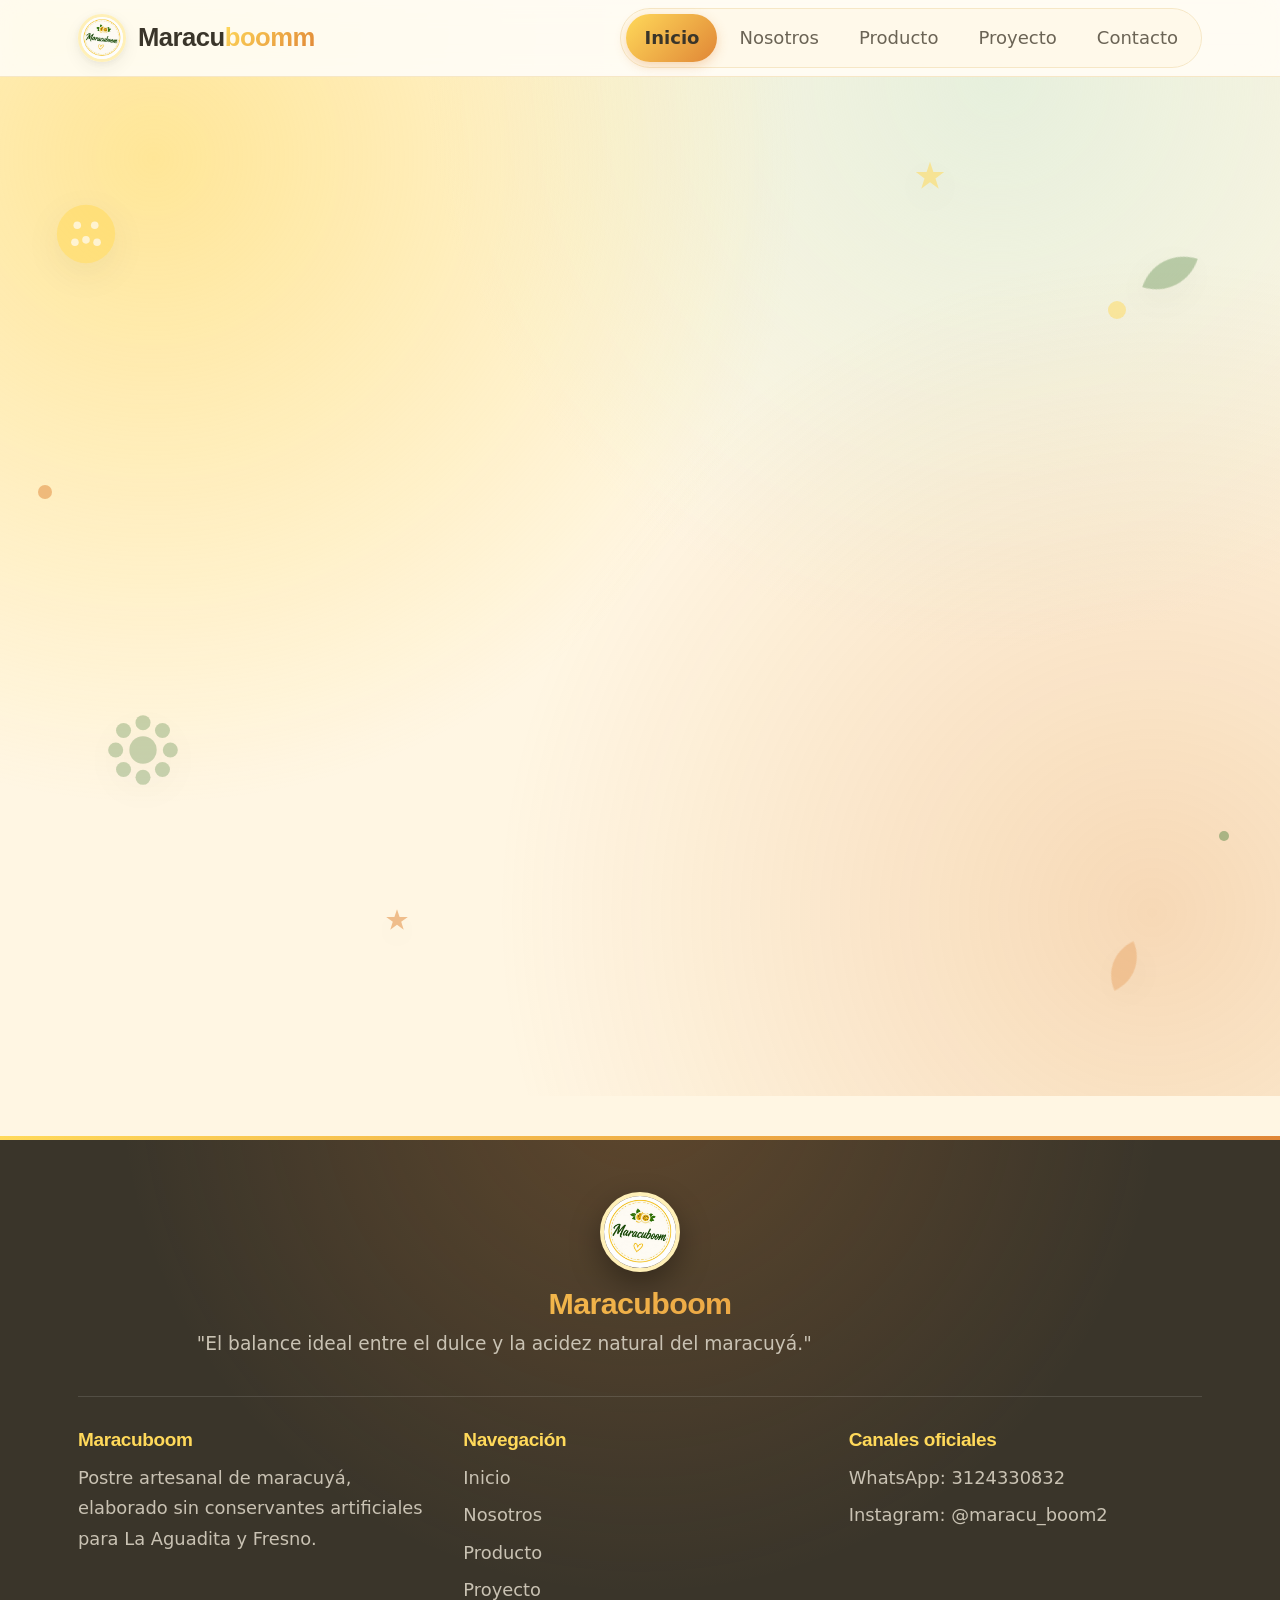
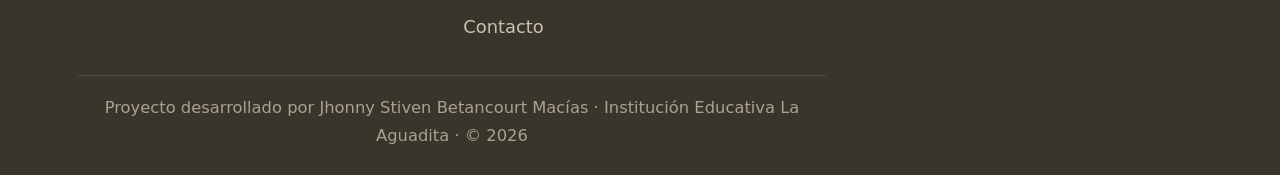
==== commit e60e364a: "Remove DOCTYPE and opening html tag from index.html" ====
--- a/index.html
+++ b/index.html
@@ -1,6 +1,3 @@
-<!DOCTYPE html>
-<html lang="es">
-
 <head>
   <meta charset="UTF-8">
   <meta name="viewport" content="width=device-width, initial-scale=1.0">
@@ -205,4 +202,4 @@
   <script src="./js/script.js"></script>
 </body>
 
-</html>+</html>
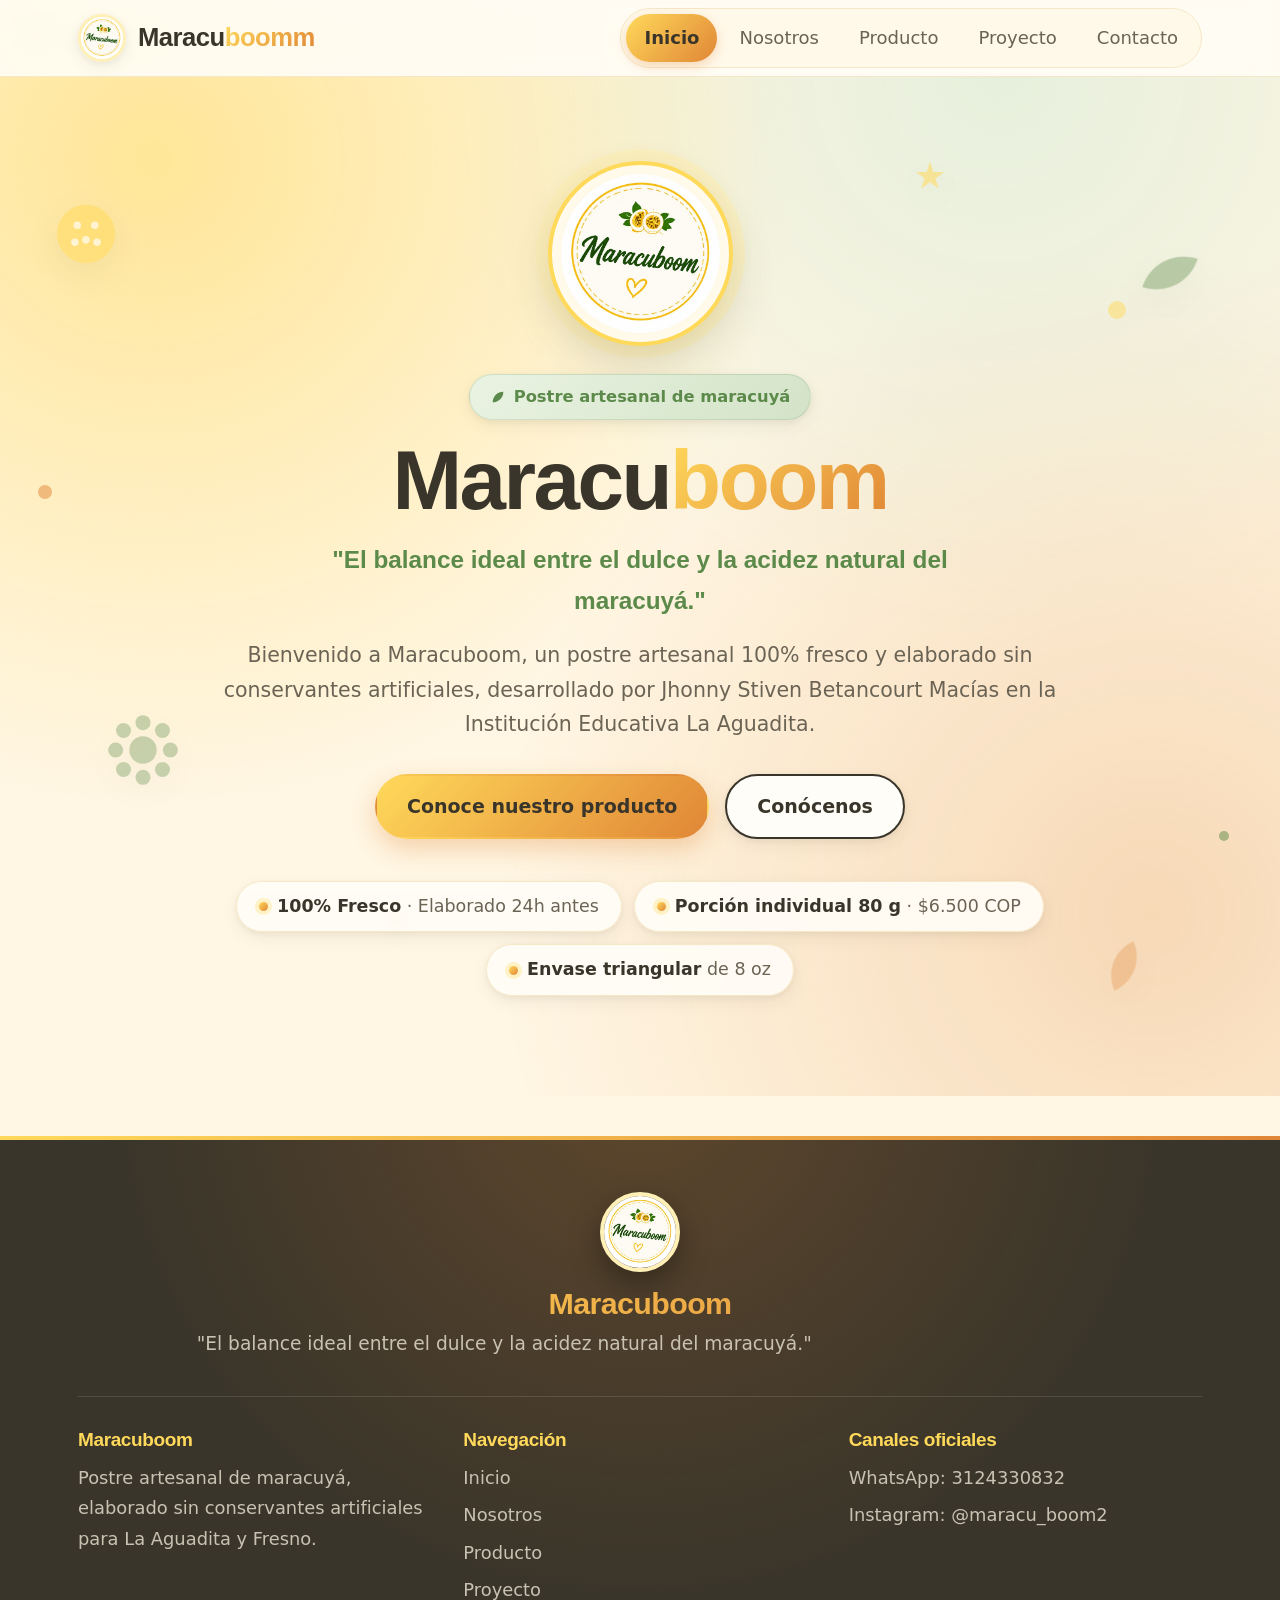
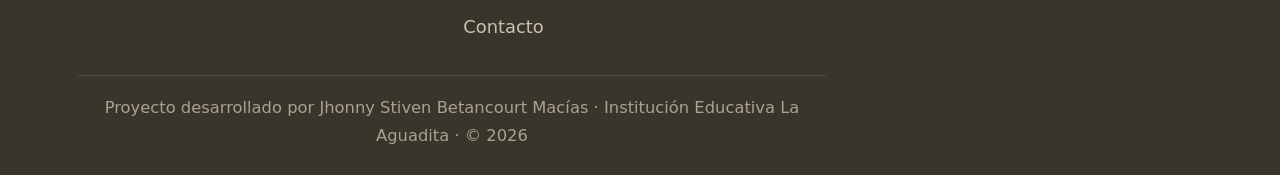
==== commit bf409908: "Add files via upload" ====
--- a/index.html
+++ b/index.html
@@ -1,3 +1,6 @@
+<!DOCTYPE html>
+<html lang="es">
+
 <head>
   <meta charset="UTF-8">
   <meta name="viewport" content="width=device-width, initial-scale=1.0">
@@ -202,4 +205,4 @@
   <script src="./js/script.js"></script>
 </body>
 
-</html>
+</html>
